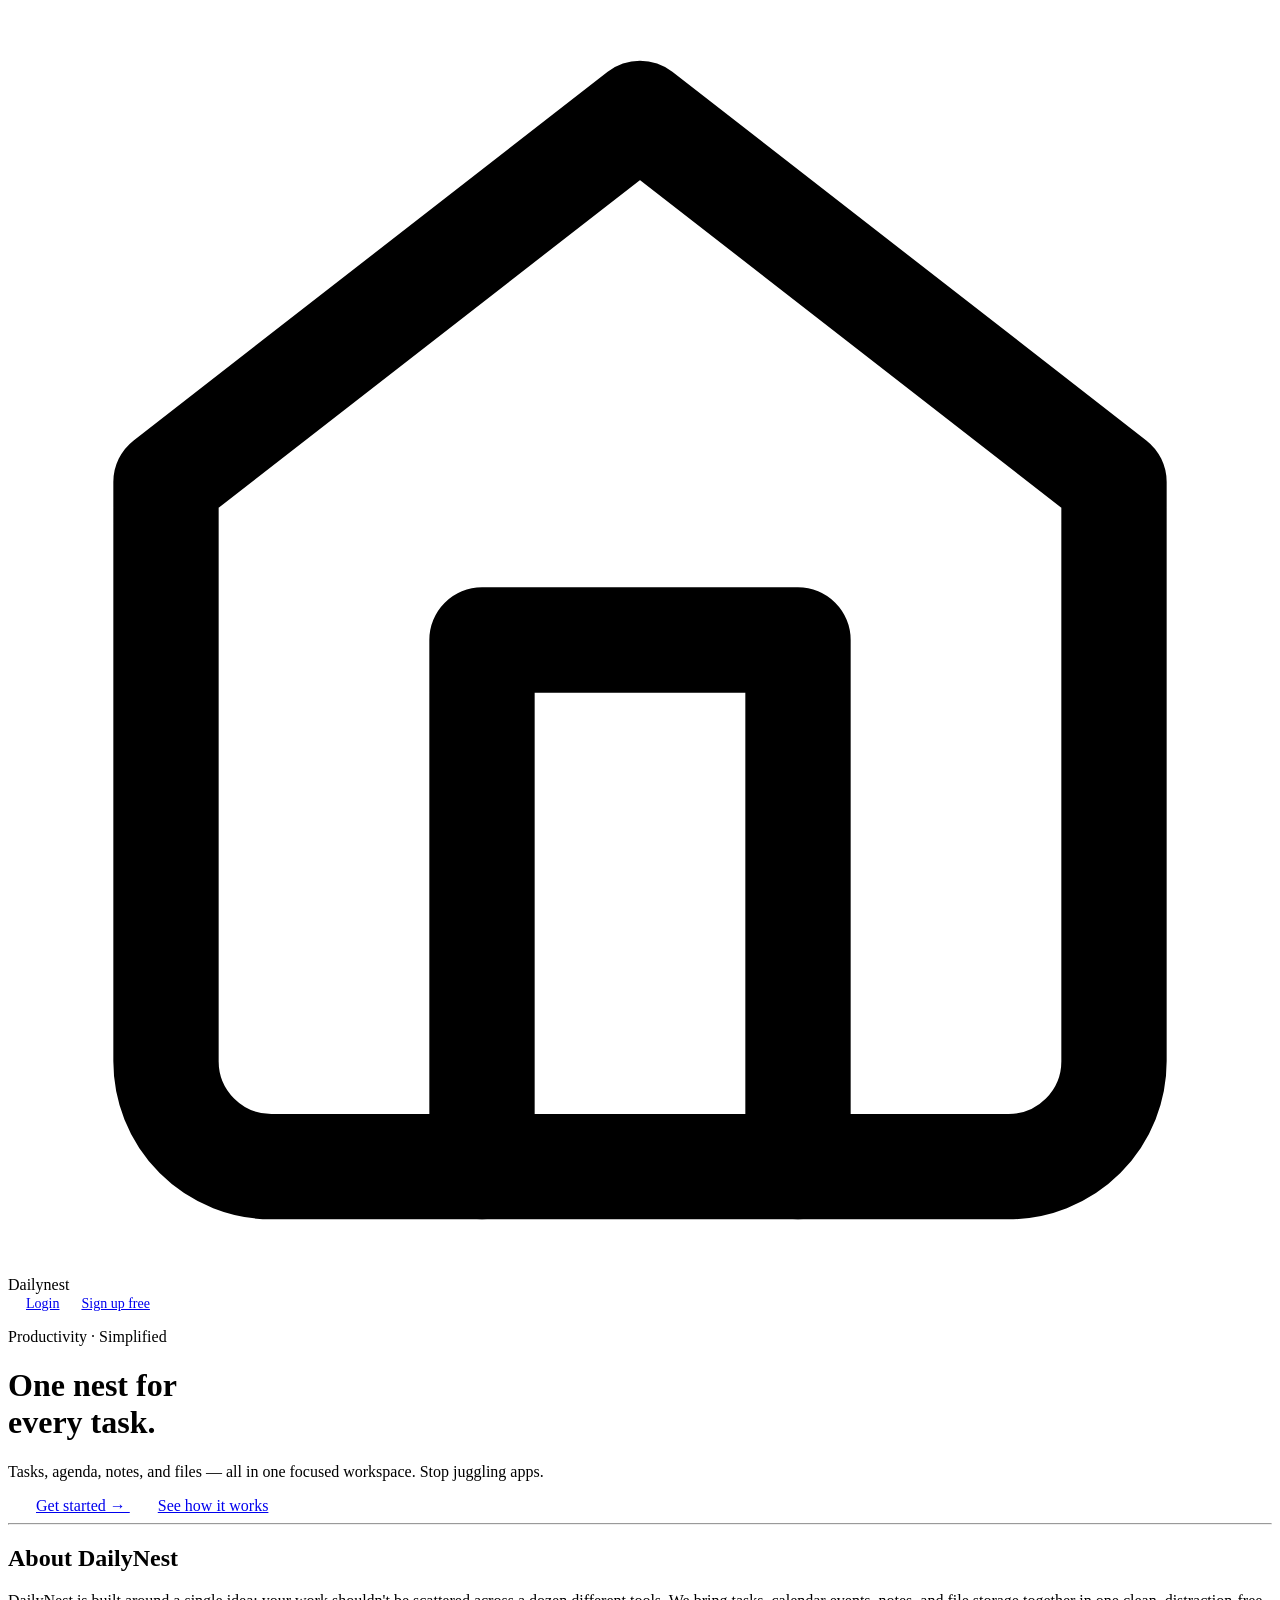
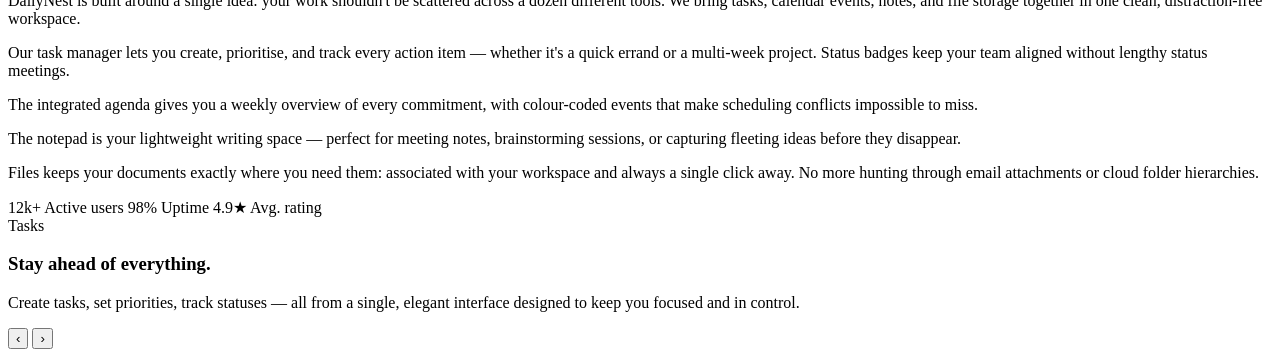
==== frontend/index.html @ c187fb57 "feat(landing): implement Landing page — split-screen hero, about section, stats panel" ====
<!DOCTYPE html>
<html lang="en">
<head>
  <meta charset="UTF-8" />
  <meta name="viewport" content="width=device-width, initial-scale=1.0" />
  <title>DailyNest — One nest for every task</title>
  <link rel="stylesheet" href="style.css" />
</head>
<body>

<div class="landing-page">

  <!-- ========== LEFT PANEL ========== -->
  <div class="landing-left">

    <!-- Topbar -->
    <header class="landing-topbar">
      <div class="logo-wrap">
        <svg viewBox="0 0 24 24" fill="none" stroke="currentColor" stroke-width="2" stroke-linecap="round" stroke-linejoin="round">
          <path d="M3 9l9-7 9 7v11a2 2 0 0 1-2 2H5a2 2 0 0 1-2-2z"/>
          <polyline points="9 22 9 12 15 12 15 22"/>
        </svg>
        <span class="logo-text"><span class="bold">Daily</span><span class="light">nest</span></span>
      </div>
      <div class="landing-topbar-actions">
        <a href="login.html" class="btn btn-ghost" style="border-radius:9999px; padding:7px 18px; font-size:0.875rem;">Login</a>
        <a href="register.html" class="btn btn-primary btn-pill" style="font-size:0.875rem;">Sign up free</a>
      </div>
    </header>

    <!-- Hero content -->
    <div class="landing-content">

      <p class="landing-eyebrow">Productivity &middot; Simplified</p>

      <h1 class="landing-h1">One nest for<br/>every task.</h1>

      <p class="landing-desc">
        Tasks, agenda, notes, and files — all in one focused workspace.
        Stop juggling apps.
      </p>

      <div class="landing-actions">
        <a href="register.html" class="btn btn-primary btn-pill" style="font-size:1rem; padding:12px 28px;">
          Get started &rarr;
        </a>
        <a href="#about" class="landing-link">See how it works</a>
      </div>

      <hr class="landing-divider" />

      <!-- About section -->
      <section id="about" class="about-section">
        <h2>About DailyNest</h2>
        <p>
          DailyNest is built around a single idea: your work shouldn't be scattered
          across a dozen different tools. We bring tasks, calendar events, notes, and
          file storage together in one clean, distraction-free workspace.
        </p>
        <p>
          Our task manager lets you create, prioritise, and track every action item —
          whether it's a quick errand or a multi-week project. Status badges keep
          your team aligned without lengthy status meetings.
        </p>
        <p>
          The integrated agenda gives you a weekly overview of every commitment, with
          colour-coded events that make scheduling conflicts impossible to miss.
        </p>
        <p>
          The notepad is your lightweight writing space — perfect for meeting notes,
          brainstorming sessions, or capturing fleeting ideas before they disappear.
        </p>
        <p>
          Files keeps your documents exactly where you need them: associated with your
          workspace and always a single click away. No more hunting through email
          attachments or cloud folder hierarchies.
        </p>
      </section>

    </div>
    <!-- /landing-content -->

  </div>
  <!-- /LEFT PANEL -->

  <!-- ========== RIGHT PANEL ========== -->
  <div class="landing-right">
    <div class="landing-right-overlay">

      <!-- Stats badges -->
      <div class="stats-badges">
        <span class="stats-badge">12k+ Active users</span>
        <span class="stats-badge">98% Uptime</span>
        <span class="stats-badge">4.9&#9733; Avg. rating</span>
      </div>

      <!-- Bottom panel -->
      <div class="landing-panel">
        <div class="landing-panel-label">Tasks</div>
        <h3>Stay ahead of everything.</h3>
        <p>
          Create tasks, set priorities, track statuses — all from a single, elegant
          interface designed to keep you focused and in control.
        </p>
        <div class="slider-controls">
          <div class="slider-dots">
            <div class="slider-dot active"></div>
            <div class="slider-dot"></div>
            <div class="slider-dot"></div>
          </div>
          <button class="slider-btn" aria-label="Previous slide">&#8249;</button>
          <button class="slider-btn" aria-label="Next slide">&#8250;</button>
        </div>
      </div>

    </div>
  </div>
  <!-- /RIGHT PANEL -->

</div>

<script src="app.js"></script>
</body>
</html>
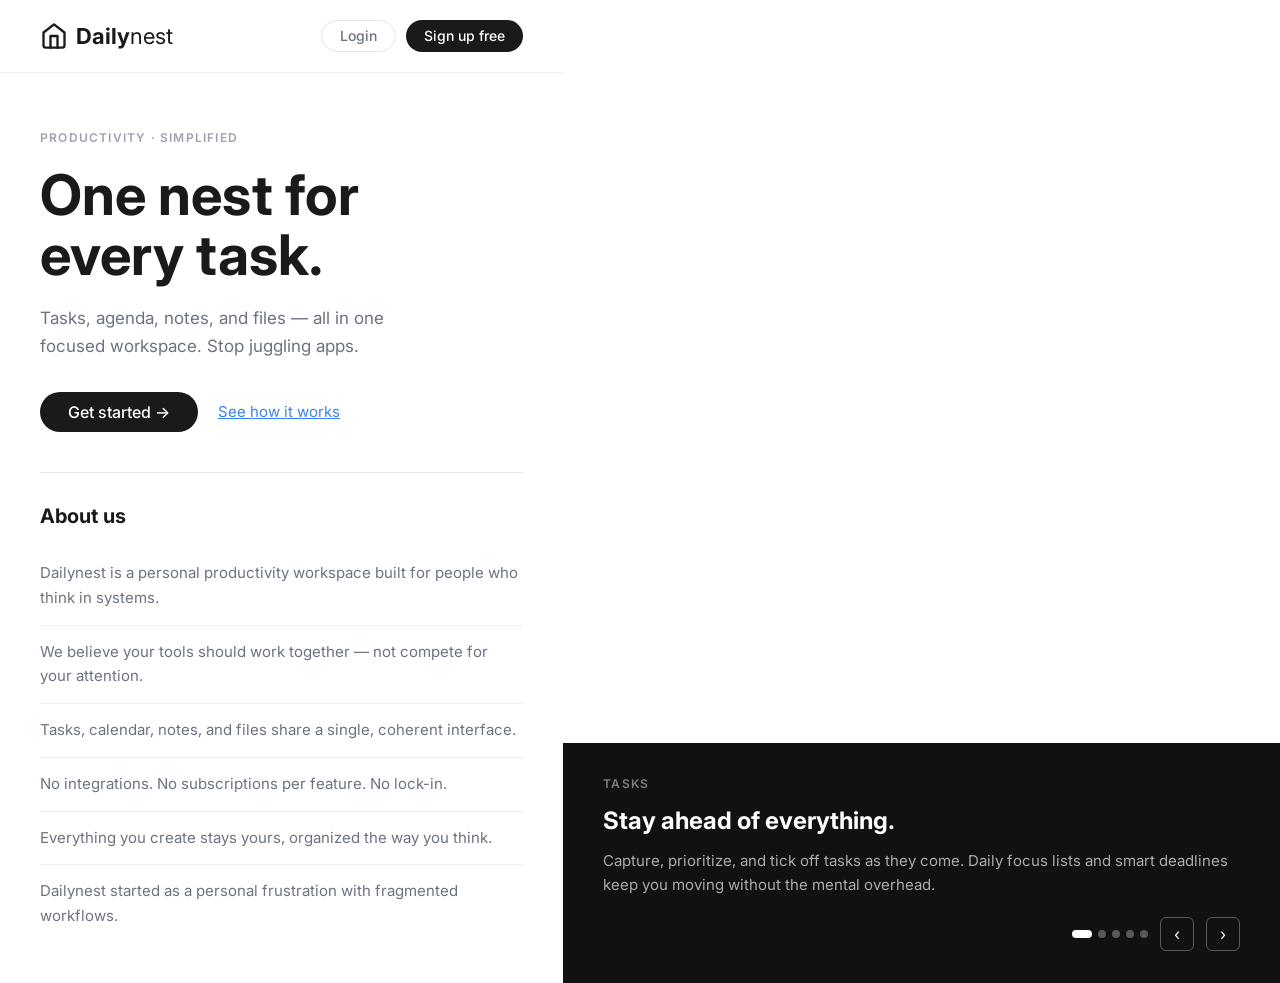
==== commit a6dc4387: "fix(landing): match design — photo bg, stats glassmorphism card, about us text, 5 slider dots" ====
--- a/frontend/index.html
+++ b/frontend/index.html
@@ -51,30 +51,13 @@
 
       <!-- About section -->
       <section id="about" class="about-section">
-        <h2>About DailyNest</h2>
-        <p>
-          DailyNest is built around a single idea: your work shouldn't be scattered
-          across a dozen different tools. We bring tasks, calendar events, notes, and
-          file storage together in one clean, distraction-free workspace.
-        </p>
-        <p>
-          Our task manager lets you create, prioritise, and track every action item —
-          whether it's a quick errand or a multi-week project. Status badges keep
-          your team aligned without lengthy status meetings.
-        </p>
-        <p>
-          The integrated agenda gives you a weekly overview of every commitment, with
-          colour-coded events that make scheduling conflicts impossible to miss.
-        </p>
-        <p>
-          The notepad is your lightweight writing space — perfect for meeting notes,
-          brainstorming sessions, or capturing fleeting ideas before they disappear.
-        </p>
-        <p>
-          Files keeps your documents exactly where you need them: associated with your
-          workspace and always a single click away. No more hunting through email
-          attachments or cloud folder hierarchies.
-        </p>
+        <h2>About us</h2>
+        <p>Dailynest is a personal productivity workspace built for people who think in systems.</p>
+        <p>We believe your tools should work together — not compete for your attention.</p>
+        <p>Tasks, calendar, notes, and files share a single, coherent interface.</p>
+        <p>No integrations. No subscriptions per feature. No lock-in.</p>
+        <p>Everything you create stays yours, organized the way you think.</p>
+        <p>Dailynest started as a personal frustration with fragmented workflows.</p>
       </section>
 
     </div>
@@ -85,35 +68,48 @@
 
   <!-- ========== RIGHT PANEL ========== -->
   <div class="landing-right">
-    <div class="landing-right-overlay">
 
-      <!-- Stats badges -->
-      <div class="stats-badges">
-        <span class="stats-badge">12k+ Active users</span>
-        <span class="stats-badge">98% Uptime</span>
-        <span class="stats-badge">4.9&#9733; Avg. rating</span>
-      </div>
-
-      <!-- Bottom panel -->
-      <div class="landing-panel">
-        <div class="landing-panel-label">Tasks</div>
-        <h3>Stay ahead of everything.</h3>
-        <p>
-          Create tasks, set priorities, track statuses — all from a single, elegant
-          interface designed to keep you focused and in control.
-        </p>
-        <div class="slider-controls">
-          <div class="slider-dots">
-            <div class="slider-dot active"></div>
-            <div class="slider-dot"></div>
-            <div class="slider-dot"></div>
-          </div>
-          <button class="slider-btn" aria-label="Previous slide">&#8249;</button>
-          <button class="slider-btn" aria-label="Next slide">&#8250;</button>
+    <!-- Photo area with stats card -->  
+    <div class="landing-photo">
+      <div class="stats-card">
+        <div class="stats-item">
+          <div class="stats-number">12k+</div>
+          <div class="stats-label">Active users</div>
+        </div>
+        <div class="stats-sep"></div>
+        <div class="stats-item">
+          <div class="stats-number">98%</div>
+          <div class="stats-label">Uptime</div>
+        </div>
+        <div class="stats-sep"></div>
+        <div class="stats-item">
+          <div class="stats-number">4.9&#9733;</div>
+          <div class="stats-label">Avg. rating</div>
         </div>
       </div>
+    </div>
 
+    <!-- Dark bottom panel -->
+    <div class="landing-panel">
+      <div class="landing-panel-label">Tasks</div>
+      <h3>Stay ahead of everything.</h3>
+      <p>
+        Capture, prioritize, and tick off tasks as they come. Daily focus
+        lists and smart deadlines keep you moving without the mental overhead.
+      </p>
+      <div class="slider-controls">
+        <div class="slider-dots">
+          <div class="slider-dot active"></div>
+          <div class="slider-dot"></div>
+          <div class="slider-dot"></div>
+          <div class="slider-dot"></div>
+          <div class="slider-dot"></div>
+        </div>
+        <button class="slider-btn" aria-label="Previous slide">&#8249;</button>
+        <button class="slider-btn" aria-label="Next slide">&#8250;</button>
+      </div>
     </div>
+
   </div>
   <!-- /RIGHT PANEL -->
 
--- a/frontend/style.css
+++ b/frontend/style.css
@@ -0,0 +1,1316 @@
+/* ============================================================
+   DailyNest — Design System
+   style.css
+   ============================================================ */
+
+@import url('https://fonts.googleapis.com/css2?family=Inter:wght@300;400;500;600;700&display=swap');
+
+/* ============================================================
+   CSS Variables
+   ============================================================ */
+:root {
+  /* Brand */
+  --color-brand:        #1a1a1a;
+  --color-brand-text:   #ffffff;
+
+  /* Backgrounds */
+  --color-bg:           #f5f5f5;
+  --color-surface:      #ffffff;
+  --color-surface-alt:  #f8f8f8;
+
+  /* Borders */
+  --color-border:       #e5e5e5;
+  --color-border-light: #eeeeee;
+
+  /* Text */
+  --color-text:           #1a1a1a;
+  --color-text-secondary: #6b7280;
+  --color-text-muted:     #9ca3af;
+
+  /* Nav / Sidebar */
+  --color-nav-active-bg:   #1a1a1a;
+  --color-nav-active-text: #ffffff;
+  --color-nav-idle-text:   #374151;
+
+  /* Accent — topbar login/register */
+  --color-topbar-accent: #3b82f6;
+
+  /* Status colors */
+  --status-not-started-bg:   #f3f4f6;
+  --status-not-started-text: #6b7280;
+  --status-not-started-dot:  #9ca3af;
+
+  --status-in-progress-bg:   #fff7ed;
+  --status-in-progress-text: #ea580c;
+  --status-in-progress-dot:  #f97316;
+
+  --status-completed-bg:   #f0fdf4;
+  --status-completed-text: #16a34a;
+  --status-completed-dot:  #22c55e;
+
+  /* Stat card icon colours */
+  --icon-all-tasks:   #3b82f6;
+  --icon-not-started: #6b7280;
+  --icon-in-progress: #f97316;
+  --icon-completed:   #22c55e;
+
+  /* Agenda event colours */
+  --event-blue:   #dbeafe;
+  --event-yellow: #fef9c3;
+  --event-green:  #dcfce7;
+  --event-purple: #ede9fe;
+
+  /* Layout */
+  --sidebar-width:  284px;
+  --topbar-height:  72px;
+
+  /* Typography */
+  --font-sans: 'Inter', -apple-system, BlinkMacSystemFont, sans-serif;
+
+  /* Border radius */
+  --radius-sm:   6px;
+  --radius:      10px;
+  --radius-md:   12px;
+  --radius-lg:   16px;
+  --radius-full: 9999px;
+
+  /* Shadows */
+  --shadow-card:  0 1px 3px rgba(0,0,0,0.08), 0 1px 2px rgba(0,0,0,0.04);
+  --shadow-modal: 0 20px 60px rgba(0,0,0,0.15);
+}
+
+/* ============================================================
+   Reset
+   ============================================================ */
+*, *::before, *::after { box-sizing: border-box; margin: 0; padding: 0; }
+
+html { font-size: 16px; -webkit-text-size-adjust: 100%; }
+
+body {
+  font-family: var(--font-sans);
+  font-size: 0.9375rem;
+  color: var(--color-text);
+  background: var(--color-bg);
+  line-height: 1.5;
+  -webkit-font-smoothing: antialiased;
+  -moz-osx-font-smoothing: grayscale;
+}
+
+a { color: inherit; text-decoration: none; }
+
+button {
+  font-family: inherit;
+  cursor: pointer;
+  border: none;
+  outline: none;
+  background: none;
+}
+
+input, textarea, select {
+  font-family: inherit;
+  font-size: inherit;
+  outline: none;
+}
+
+ul, ol { list-style: none; }
+img { max-width: 100%; display: block; }
+
+/* ============================================================
+   App Layout
+   ============================================================ */
+.app-layout {
+  display: flex;
+  min-height: 100vh;
+  background: var(--color-bg);
+}
+
+/* ============================================================
+   Sidebar
+   ============================================================ */
+.sidebar {
+  width: var(--sidebar-width);
+  min-height: 100vh;
+  background: var(--color-surface);
+  border-right: 1px solid var(--color-border);
+  display: flex;
+  flex-direction: column;
+  position: fixed;
+  left: 0;
+  top: 0;
+  bottom: 0;
+  z-index: 100;
+  overflow-y: auto;
+}
+
+.sidebar-logo {
+  padding: 24px 20px 20px;
+  display: flex;
+  align-items: center;
+  gap: 10px;
+  border-bottom: 1px solid var(--color-border-light);
+  margin-bottom: 4px;
+  flex-shrink: 0;
+}
+
+.sidebar-logo .logo-icon {
+  width: 30px;
+  height: 30px;
+  color: var(--color-brand);
+  flex-shrink: 0;
+}
+
+.logo-text { font-size: 1.375rem; line-height: 1; }
+.logo-text .bold  { font-weight: 700; color: var(--color-text); }
+.logo-text .light { font-weight: 400; color: var(--color-text); }
+
+.sidebar-section { padding: 14px 16px 6px; }
+
+.sidebar-label {
+  font-size: 0.75rem;
+  font-weight: 600;
+  letter-spacing: 0.06em;
+  color: var(--color-text-muted);
+  text-transform: uppercase;
+  padding: 0 4px;
+  margin-bottom: 8px;
+}
+
+/* Workspace toggle */
+.workspace-toggle { display: flex; gap: 6px; margin-bottom: 4px; }
+
+.workspace-toggle .pill {
+  padding: 6px 14px;
+  border-radius: var(--radius-full);
+  font-size: 0.875rem;
+  font-weight: 500;
+  background: var(--color-surface-alt);
+  color: var(--color-text-secondary);
+  border: 1px solid var(--color-border);
+  transition: background 0.15s, color 0.15s, border-color 0.15s;
+  cursor: pointer;
+}
+
+.workspace-toggle .pill.active {
+  background: var(--color-brand);
+  color: var(--color-brand-text);
+  border-color: var(--color-brand);
+}
+
+/* Nav links */
+.sidebar-nav {
+  display: flex;
+  flex-direction: column;
+  gap: 2px;
+}
+
+.nav-link {
+  display: flex;
+  align-items: center;
+  gap: 10px;
+  padding: 9px 12px;
+  border-radius: var(--radius);
+  font-size: 0.9375rem;
+  font-weight: 500;
+  color: var(--color-nav-idle-text);
+  text-decoration: none;
+  transition: background 0.15s, color 0.15s;
+}
+
+.nav-link svg { width: 18px; height: 18px; flex-shrink: 0; }
+
+.nav-link:hover { background: var(--color-surface-alt); color: var(--color-text); }
+
+.nav-link.active {
+  background: var(--color-nav-active-bg);
+  color: var(--color-nav-active-text);
+}
+
+/* Sidebar footer */
+.sidebar-footer {
+  margin-top: auto;
+  padding: 16px;
+  border-top: 1px solid var(--color-border-light);
+  display: flex;
+  align-items: center;
+  gap: 12px;
+  flex-shrink: 0;
+}
+
+.avatar-circle {
+  width: 38px;
+  height: 38px;
+  border-radius: var(--radius-full);
+  background: var(--color-brand);
+  color: var(--color-brand-text);
+  font-size: 0.8125rem;
+  font-weight: 700;
+  display: flex;
+  align-items: center;
+  justify-content: center;
+  flex-shrink: 0;
+  letter-spacing: 0.05em;
+}
+
+.sidebar-user-name  { font-size: 0.875rem; font-weight: 600; color: var(--color-text); line-height: 1.25; }
+.sidebar-user-email { font-size: 0.75rem; color: var(--color-text-muted); line-height: 1.25; }
+
+/* ============================================================
+   Main Content
+   ============================================================ */
+.main-content {
+  margin-left: var(--sidebar-width);
+  flex: 1;
+  padding: 32px 36px;
+  min-height: 100vh;
+}
+
+/* ============================================================
+   Page Header
+   ============================================================ */
+.page-header {
+  display: flex;
+  align-items: flex-start;
+  justify-content: space-between;
+  margin-bottom: 28px;
+}
+
+.page-header h1 {
+  font-size: 2rem;
+  font-weight: 700;
+  color: var(--color-text);
+  line-height: 1.1;
+}
+
+.page-header .subtitle {
+  font-size: 0.875rem;
+  color: var(--color-text-secondary);
+  margin-top: 4px;
+}
+
+/* ============================================================
+   Buttons
+   ============================================================ */
+.btn {
+  display: inline-flex;
+  align-items: center;
+  gap: 6px;
+  padding: 9px 18px;
+  border-radius: var(--radius);
+  font-size: 0.9375rem;
+  font-weight: 500;
+  line-height: 1;
+  cursor: pointer;
+  border: none;
+  transition: opacity 0.15s, background 0.15s;
+}
+
+.btn-primary { background: var(--color-brand); color: var(--color-brand-text); }
+.btn-primary:hover { opacity: 0.88; }
+
+.btn-ghost {
+  background: transparent;
+  color: var(--color-text-secondary);
+  border: 1px solid var(--color-border);
+}
+.btn-ghost:hover { background: var(--color-surface-alt); }
+
+.btn-pill { border-radius: var(--radius-full); }
+
+/* ============================================================
+   Stat Cards
+   ============================================================ */
+.stat-cards {
+  display: grid;
+  grid-template-columns: repeat(4, 1fr);
+  gap: 16px;
+  margin-bottom: 28px;
+}
+
+.stat-card {
+  background: var(--color-surface);
+  border: 1px solid var(--color-border);
+  border-radius: var(--radius-md);
+  padding: 20px;
+  box-shadow: var(--shadow-card);
+  display: flex;
+  align-items: center;
+  gap: 16px;
+}
+
+.stat-icon {
+  width: 44px;
+  height: 44px;
+  border-radius: var(--radius-md);
+  display: flex;
+  align-items: center;
+  justify-content: center;
+  flex-shrink: 0;
+}
+.stat-icon svg { width: 22px; height: 22px; }
+
+.stat-icon.blue   { background: #eff6ff; color: var(--icon-all-tasks); }
+.stat-icon.gray   { background: #f3f4f6; color: var(--icon-not-started); }
+.stat-icon.orange { background: #fff7ed; color: var(--icon-in-progress); }
+.stat-icon.green  { background: #f0fdf4; color: var(--icon-completed); }
+
+.stat-number { font-size: 1.75rem; font-weight: 700; color: var(--color-text); line-height: 1; }
+.stat-label  { font-size: 0.8125rem; color: var(--color-text-secondary); margin-top: 2px; }
+
+/* ============================================================
+   Task Section
+   ============================================================ */
+.task-section {
+  background: var(--color-surface);
+  border: 1px solid var(--color-border);
+  border-radius: var(--radius-md);
+  box-shadow: var(--shadow-card);
+  overflow: hidden;
+}
+
+.task-toolbar {
+  display: flex;
+  align-items: center;
+  gap: 12px;
+  padding: 16px 20px;
+  border-bottom: 1px solid var(--color-border-light);
+  flex-wrap: wrap;
+}
+
+.search-input-wrap {
+  position: relative;
+  flex: 1;
+  min-width: 200px;
+  max-width: 320px;
+}
+
+.search-input-wrap svg {
+  position: absolute;
+  left: 12px;
+  top: 50%;
+  transform: translateY(-50%);
+  width: 16px;
+  height: 16px;
+  color: var(--color-text-muted);
+  pointer-events: none;
+}
+
+.search-input {
+  width: 100%;
+  padding: 8px 12px 8px 36px;
+  border: 1px solid var(--color-border);
+  border-radius: var(--radius);
+  font-size: 0.875rem;
+  background: var(--color-bg);
+  color: var(--color-text);
+}
+.search-input::placeholder { color: var(--color-text-muted); }
+.search-input:focus { border-color: #9ca3af; }
+
+.filter-select {
+  padding: 8px 12px;
+  border: 1px solid var(--color-border);
+  border-radius: var(--radius);
+  font-size: 0.875rem;
+  background: var(--color-bg);
+  color: var(--color-text-secondary);
+  cursor: pointer;
+}
+.filter-select:focus { border-color: #9ca3af; }
+
+/* Task Table */
+.task-table { width: 100%; border-collapse: collapse; }
+
+.task-table thead tr { border-bottom: 1px solid var(--color-border-light); }
+
+.task-table th {
+  padding: 11px 20px;
+  text-align: left;
+  font-size: 0.75rem;
+  font-weight: 600;
+  letter-spacing: 0.06em;
+  color: var(--color-text-muted);
+  text-transform: uppercase;
+  background: var(--color-surface-alt);
+  white-space: nowrap;
+}
+
+.task-table td {
+  padding: 14px 20px;
+  vertical-align: middle;
+  border-bottom: 1px solid var(--color-border-light);
+}
+
+.task-table tbody tr:last-child td { border-bottom: none; }
+.task-table tbody tr:hover td { background: var(--color-surface-alt); }
+
+.task-name { font-weight: 500; color: var(--color-text); }
+
+.status-badge {
+  display: inline-flex;
+  align-items: center;
+  gap: 6px;
+  padding: 4px 10px;
+  border-radius: var(--radius-full);
+  font-size: 0.8125rem;
+  font-weight: 500;
+  white-space: nowrap;
+}
+.status-badge .dot {
+  width: 7px;
+  height: 7px;
+  border-radius: var(--radius-full);
+  flex-shrink: 0;
+}
+.status-badge.not-started { background: var(--status-not-started-bg); color: var(--status-not-started-text); }
+.status-badge.not-started .dot { background: var(--status-not-started-dot); }
+.status-badge.in-progress { background: var(--status-in-progress-bg); color: var(--status-in-progress-text); }
+.status-badge.in-progress .dot { background: var(--status-in-progress-dot); }
+.status-badge.completed { background: var(--status-completed-bg); color: var(--status-completed-text); }
+.status-badge.completed .dot { background: var(--status-completed-dot); }
+
+.due-date {
+  display: inline-flex;
+  align-items: center;
+  gap: 6px;
+  font-size: 0.875rem;
+  color: var(--color-text-secondary);
+}
+.due-date svg { width: 14px; height: 14px; color: var(--color-text-muted); flex-shrink: 0; }
+
+.created-at { font-size: 0.875rem; color: var(--color-text-muted); }
+
+/* Task footer / pagination */
+.task-footer {
+  display: flex;
+  align-items: center;
+  justify-content: space-between;
+  padding: 14px 20px;
+  border-top: 1px solid var(--color-border-light);
+  background: var(--color-surface-alt);
+}
+.task-count { font-size: 0.875rem; color: var(--color-text-secondary); }
+
+.pagination { display: flex; align-items: center; gap: 4px; }
+
+.pagination button {
+  width: 32px;
+  height: 32px;
+  border-radius: var(--radius-sm);
+  display: flex;
+  align-items: center;
+  justify-content: center;
+  font-size: 0.875rem;
+  color: var(--color-text-secondary);
+  background: transparent;
+  border: 1px solid var(--color-border);
+  cursor: pointer;
+  transition: background 0.15s;
+}
+.pagination button:hover { background: var(--color-bg); }
+.pagination button.active {
+  background: var(--color-brand);
+  color: var(--color-brand-text);
+  border-color: var(--color-brand);
+}
+
+/* ============================================================
+   Modal
+   ============================================================ */
+.modal-overlay {
+  position: fixed;
+  inset: 0;
+  background: rgba(0,0,0,0.4);
+  z-index: 1000;
+  display: none;
+  align-items: center;
+  justify-content: center;
+  padding: 24px;
+}
+.modal-overlay.open { display: flex; }
+
+.modal {
+  background: var(--color-surface);
+  border-radius: var(--radius-lg);
+  box-shadow: var(--shadow-modal);
+  width: 100%;
+  max-width: 500px;
+  padding: 28px;
+}
+
+.modal-header {
+  display: flex;
+  align-items: center;
+  justify-content: space-between;
+  margin-bottom: 24px;
+}
+.modal-title { font-size: 1.25rem; font-weight: 700; color: var(--color-text); }
+
+.modal-close {
+  width: 32px;
+  height: 32px;
+  display: flex;
+  align-items: center;
+  justify-content: center;
+  border-radius: var(--radius-sm);
+  color: var(--color-text-muted);
+  cursor: pointer;
+  border: none;
+  background: transparent;
+  transition: background 0.15s, color 0.15s;
+}
+.modal-close:hover { background: var(--color-surface-alt); color: var(--color-text); }
+
+.form-group { margin-bottom: 16px; }
+
+.form-label {
+  display: block;
+  font-size: 0.75rem;
+  font-weight: 600;
+  letter-spacing: 0.06em;
+  color: var(--color-text-muted);
+  text-transform: uppercase;
+  margin-bottom: 6px;
+}
+
+.form-input,
+.form-select,
+.form-textarea {
+  width: 100%;
+  padding: 10px 12px;
+  border: 1px solid var(--color-border);
+  border-radius: var(--radius);
+  font-size: 0.9375rem;
+  color: var(--color-text);
+  background: var(--color-surface);
+  transition: border-color 0.15s;
+}
+.form-input:focus,
+.form-select:focus,
+.form-textarea:focus { border-color: #6b7280; }
+.form-input::placeholder,
+.form-textarea::placeholder { color: var(--color-text-muted); }
+.form-textarea { resize: vertical; min-height: 88px; }
+
+.form-row { display: grid; grid-template-columns: 1fr 1fr; gap: 12px; }
+
+.modal-actions {
+  display: flex;
+  justify-content: flex-end;
+  gap: 10px;
+  margin-top: 24px;
+}
+
+/* ============================================================
+   Auth Pages (Login / Register)
+   ============================================================ */
+.auth-page {
+  min-height: 100vh;
+  background: var(--color-surface);
+  display: flex;
+  flex-direction: column;
+}
+
+.auth-topbar {
+  border-top: 3px solid var(--color-topbar-accent);
+  border-bottom: 1px solid var(--color-border);
+  padding: 0 32px;
+  height: 64px;
+  display: flex;
+  align-items: center;
+}
+
+.auth-topbar .logo-wrap {
+  display: flex;
+  align-items: center;
+  gap: 8px;
+  color: var(--color-brand);
+}
+.auth-topbar .logo-wrap svg { width: 28px; height: 28px; }
+
+.auth-body {
+  flex: 1;
+  display: flex;
+  align-items: center;
+  justify-content: center;
+  padding: 48px 24px;
+}
+
+.auth-card {
+  background: var(--color-surface);
+  border: 1px solid var(--color-border);
+  border-radius: var(--radius-lg);
+  box-shadow: var(--shadow-modal);
+  padding: 40px;
+  width: 100%;
+  max-width: 420px;
+}
+
+.auth-title { font-size: 2rem; font-weight: 700; color: var(--color-text); margin-bottom: 6px; }
+.auth-subtitle { font-size: 0.875rem; color: var(--color-text-secondary); margin-bottom: 28px; }
+
+.auth-form .form-group { margin-bottom: 16px; }
+.auth-form .form-label {
+  display: block;
+  font-size: 0.75rem;
+  font-weight: 600;
+  letter-spacing: 0.06em;
+  text-transform: uppercase;
+  color: var(--color-text-muted);
+  margin-bottom: 6px;
+}
+
+.input-wrap { position: relative; }
+
+.input-wrap .input-icon {
+  position: absolute;
+  left: 12px;
+  top: 50%;
+  transform: translateY(-50%);
+  width: 16px;
+  height: 16px;
+  color: var(--color-text-muted);
+  pointer-events: none;
+}
+
+.input-wrap input {
+  width: 100%;
+  padding: 10px 12px 10px 38px;
+  border: 1px solid var(--color-border);
+  border-radius: var(--radius);
+  font-size: 0.9375rem;
+  color: var(--color-text);
+  background: var(--color-surface);
+  transition: border-color 0.15s;
+}
+.input-wrap input:focus { border-color: #6b7280; }
+.input-wrap input::placeholder { color: var(--color-text-muted); }
+
+.input-wrap .eye-btn {
+  position: absolute;
+  right: 10px;
+  top: 50%;
+  transform: translateY(-50%);
+  width: 28px;
+  height: 28px;
+  display: flex;
+  align-items: center;
+  justify-content: center;
+  color: var(--color-text-muted);
+  cursor: pointer;
+  background: none;
+  border: none;
+}
+.input-wrap .eye-btn:hover { color: var(--color-text-secondary); }
+
+.form-options {
+  display: flex;
+  align-items: center;
+  justify-content: space-between;
+  margin-top: 4px;
+}
+
+.checkbox-label {
+  display: flex;
+  align-items: center;
+  gap: 8px;
+  font-size: 0.875rem;
+  color: var(--color-text-secondary);
+  cursor: pointer;
+}
+.checkbox-label input[type="checkbox"] { accent-color: var(--color-brand); width: 15px; height: 15px; }
+
+.auth-link {
+  font-size: 0.875rem;
+  color: var(--color-topbar-accent);
+  text-decoration: underline;
+  cursor: pointer;
+  background: none;
+  border: none;
+}
+
+.privacy-link { color: var(--color-topbar-accent); text-decoration: underline; }
+
+.auth-footer-text {
+  text-align: center;
+  font-size: 0.875rem;
+  color: var(--color-text-secondary);
+  margin-top: 20px;
+}
+.auth-footer-text a { font-weight: 700; color: var(--color-text); }
+
+/* ============================================================
+   Landing Page
+   ============================================================ */
+.landing-page { display: flex; min-height: 100vh; background: var(--color-surface); }
+
+.landing-left { width: 44%; display: flex; flex-direction: column; }
+
+.landing-topbar {
+  padding: 20px 40px;
+  display: flex;
+  align-items: center;
+  justify-content: space-between;
+  border-bottom: 1px solid var(--color-border-light);
+  flex-shrink: 0;
+}
+
+.landing-topbar .logo-wrap {
+  display: flex;
+  align-items: center;
+  gap: 8px;
+  color: var(--color-brand);
+}
+.landing-topbar .logo-wrap svg { width: 28px; height: 28px; }
+
+.landing-topbar-actions { display: flex; gap: 10px; }
+
+.landing-content {
+  padding: 56px 40px 40px;
+  flex: 1;
+  overflow-y: auto;
+}
+
+.landing-eyebrow {
+  font-size: 0.75rem;
+  font-weight: 600;
+  letter-spacing: 0.1em;
+  color: var(--color-text-muted);
+  text-transform: uppercase;
+  margin-bottom: 18px;
+}
+
+.landing-h1 {
+  font-size: 3.5rem;
+  font-weight: 700;
+  color: var(--color-text);
+  line-height: 1.08;
+  margin-bottom: 18px;
+}
+
+.landing-desc {
+  font-size: 1.0625rem;
+  color: var(--color-text-secondary);
+  line-height: 1.65;
+  max-width: 400px;
+  margin-bottom: 32px;
+}
+
+.landing-actions {
+  display: flex;
+  align-items: center;
+  gap: 20px;
+  margin-bottom: 40px;
+  flex-wrap: wrap;
+}
+
+.landing-link {
+  font-size: 0.9375rem;
+  color: var(--color-topbar-accent);
+  text-decoration: underline;
+  cursor: pointer;
+}
+
+.landing-divider {
+  border: none;
+  border-top: 1px solid var(--color-border);
+  margin: 8px 0 28px;
+}
+
+.about-section h2 { font-size: 1.25rem; font-weight: 700; margin-bottom: 16px; }
+
+.about-section p {
+  font-size: 0.9375rem;
+  color: var(--color-text-secondary);
+  line-height: 1.65;
+  padding: 14px 0;
+  border-bottom: 1px solid var(--color-border-light);
+}
+.about-section p:last-child { border-bottom: none; }
+
+.landing-right {
+  width: 56%;
+  display: flex;
+  flex-direction: column;
+  min-height: 100vh;
+}
+
+.landing-photo {
+  flex: 1;
+  background-image: url('https://images.unsplash.com/photo-1484788984921-03950022c9ef?w=1400&auto=format&fit=crop&q=80');
+  background-size: cover;
+  background-position: center;
+  display: flex;
+  align-items: flex-end;
+  justify-content: center;
+  padding: 0 40px 36px;
+}
+
+/* Stats card */
+.stats-card {
+  background: rgba(255,255,255,0.18);
+  backdrop-filter: blur(14px);
+  -webkit-backdrop-filter: blur(14px);
+  border: 1px solid rgba(255,255,255,0.3);
+  border-radius: var(--radius-md);
+  padding: 16px 32px;
+  display: flex;
+  align-items: center;
+  gap: 0;
+}
+
+.stats-item { text-align: center; padding: 0 24px; }
+.stats-item:first-child { padding-left: 0; }
+.stats-item:last-child  { padding-right: 0; }
+
+.stats-number {
+  font-size: 1.25rem;
+  font-weight: 700;
+  color: #fff;
+  line-height: 1;
+}
+
+.stats-label {
+  font-size: 0.6875rem;
+  color: rgba(255,255,255,0.7);
+  margin-top: 5px;
+}
+
+.stats-sep {
+  width: 1px;
+  height: 34px;
+  background: rgba(255,255,255,0.25);
+  flex-shrink: 0;
+}
+
+.landing-panel {
+  background: #111111;
+  padding: 32px 40px;
+  color: #fff;
+  flex-shrink: 0;
+}
+
+.landing-panel-label {
+  font-size: 0.75rem;
+  font-weight: 600;
+  letter-spacing: 0.1em;
+  color: rgba(255,255,255,0.45);
+  text-transform: uppercase;
+  margin-bottom: 10px;
+}
+
+.landing-panel h3 { font-size: 1.5rem; font-weight: 700; margin-bottom: 10px; }
+
+.landing-panel p {
+  font-size: 0.9375rem;
+  color: rgba(255,255,255,0.65);
+  line-height: 1.6;
+  margin-bottom: 20px;
+}
+
+.slider-controls {
+  display: flex;
+  align-items: center;
+  justify-content: flex-end;
+  gap: 12px;
+}
+
+.slider-dots { display: flex; gap: 6px; }
+
+.slider-dot {
+  height: 8px;
+  border-radius: 4px;
+  background: rgba(255,255,255,0.3);
+  width: 8px;
+  transition: width 0.2s;
+}
+.slider-dot.active { background: #fff; width: 20px; }
+
+.slider-btn {
+  width: 34px;
+  height: 34px;
+  border: 1px solid rgba(255,255,255,0.3);
+  border-radius: var(--radius-sm);
+  display: flex;
+  align-items: center;
+  justify-content: center;
+  color: #fff;
+  cursor: pointer;
+  background: transparent;
+  font-size: 1rem;
+  transition: background 0.15s;
+}
+.slider-btn:hover { background: rgba(255,255,255,0.1); }
+
+/* ============================================================
+   Notepad Page
+   ============================================================ */
+.page-header-actions { display: flex; align-items: center; gap: 10px; }
+
+.notepad-meta-row {
+  display: flex;
+  align-items: center;
+  gap: 16px;
+  font-size: 0.875rem;
+  color: var(--color-text-muted);
+  margin-top: 4px;
+}
+
+.unsaved-dot {
+  display: inline-block;
+  width: 8px;
+  height: 8px;
+  border-radius: 50%;
+  background: #f97316;
+  margin-right: 4px;
+  vertical-align: middle;
+}
+
+.notepad-stats {
+  display: flex;
+  gap: 24px;
+  padding: 12px 0;
+  margin-bottom: 20px;
+  border-bottom: 1px solid var(--color-border-light);
+  font-size: 0.875rem;
+  color: var(--color-text-secondary);
+  flex-wrap: wrap;
+}
+
+.notepad-editor {
+  background: var(--color-surface);
+  border: 1px solid var(--color-border);
+  border-radius: var(--radius-md);
+  box-shadow: var(--shadow-card);
+  overflow: hidden;
+}
+
+.note-title-input {
+  width: 100%;
+  border: none;
+  outline: none;
+  font-family: var(--font-sans);
+  font-size: 2rem;
+  font-weight: 700;
+  color: var(--color-text);
+  padding: 28px 28px 16px;
+  background: transparent;
+}
+.note-title-input::placeholder { color: #d1d5db; }
+
+.note-divider {
+  border: none;
+  border-top: 1px solid var(--color-border-light);
+  margin: 0 28px;
+}
+
+.note-body-input {
+  width: 100%;
+  border: none;
+  outline: none;
+  font-family: var(--font-sans);
+  font-size: 0.9375rem;
+  color: var(--color-text);
+  padding: 20px 28px 40px;
+  background: transparent;
+  resize: none;
+  min-height: 500px;
+  line-height: 1.75;
+}
+.note-body-input::placeholder { color: var(--color-text-muted); }
+
+/* ============================================================
+   Agenda Page
+   ============================================================ */
+.agenda-toolbar {
+  display: flex;
+  align-items: center;
+  justify-content: space-between;
+  margin-bottom: 24px;
+  flex-wrap: wrap;
+  gap: 12px;
+}
+
+.agenda-toolbar-left { display: flex; align-items: center; gap: 12px; flex-wrap: wrap; }
+
+.agenda-toolbar-left h1 { font-size: 2rem; font-weight: 700; }
+
+.nav-arrow {
+  width: 34px;
+  height: 34px;
+  border: 1px solid var(--color-border);
+  border-radius: var(--radius-sm);
+  display: flex;
+  align-items: center;
+  justify-content: center;
+  font-size: 1rem;
+  color: var(--color-text-secondary);
+  cursor: pointer;
+  background: var(--color-surface);
+  transition: background 0.15s;
+  flex-shrink: 0;
+}
+.nav-arrow:hover { background: var(--color-surface-alt); }
+
+.agenda-date-range {
+  display: flex;
+  align-items: center;
+  gap: 6px;
+  font-size: 0.9375rem;
+  color: var(--color-text-secondary);
+}
+.agenda-date-range svg { width: 15px; height: 15px; color: var(--color-text-muted); }
+
+.view-toggle {
+  display: flex;
+  border: 1px solid var(--color-border);
+  border-radius: var(--radius);
+  overflow: hidden;
+  background: var(--color-surface);
+}
+.view-toggle button {
+  padding: 7px 16px;
+  font-size: 0.875rem;
+  font-weight: 500;
+  color: var(--color-text-secondary);
+  background: transparent;
+  border: none;
+  border-right: 1px solid var(--color-border);
+  cursor: pointer;
+  transition: background 0.15s, color 0.15s;
+}
+.view-toggle button:last-child { border-right: none; }
+.view-toggle button.active { background: var(--color-brand); color: var(--color-brand-text); }
+
+.agenda-layout {
+  display: grid;
+  grid-template-columns: 1fr 240px;
+  gap: 24px;
+  align-items: start;
+}
+
+/* Calendar */
+.calendar-wrap {
+  background: var(--color-surface);
+  border: 1px solid var(--color-border);
+  border-radius: var(--radius-md);
+  box-shadow: var(--shadow-card);
+  overflow: hidden;
+}
+
+.week-header {
+  display: grid;
+  grid-template-columns: 56px repeat(7, 1fr);
+  border-bottom: 1px solid var(--color-border-light);
+  background: var(--color-surface-alt);
+}
+
+.week-header .time-spacer { border-right: 1px solid var(--color-border-light); }
+
+.week-header .day-col {
+  padding: 10px 6px;
+  text-align: center;
+  border-right: 1px solid var(--color-border-light);
+}
+.week-header .day-col:last-child { border-right: none; }
+
+.week-header .day-name {
+  font-size: 0.6875rem;
+  font-weight: 600;
+  color: var(--color-text-muted);
+  text-transform: uppercase;
+}
+
+.week-header .day-number {
+  display: inline-flex;
+  align-items: center;
+  justify-content: center;
+  width: 30px;
+  height: 30px;
+  border-radius: var(--radius-full);
+  font-size: 0.9375rem;
+  font-weight: 600;
+  color: var(--color-text);
+  margin: 4px auto 0;
+}
+
+.week-header .day-number.today { background: var(--color-brand); color: #fff; }
+
+.week-grid {
+  display: grid;
+  grid-template-columns: 56px repeat(7, 1fr);
+  overflow-y: auto;
+  max-height: 500px;
+}
+
+.time-label {
+  padding: 0 8px;
+  text-align: right;
+  font-size: 0.6875rem;
+  color: var(--color-text-muted);
+  height: 56px;
+  display: flex;
+  align-items: flex-start;
+  padding-top: 8px;
+  border-right: 1px solid var(--color-border-light);
+  border-bottom: 1px solid var(--color-border-light);
+  flex-shrink: 0;
+}
+
+.day-cell {
+  border-right: 1px solid var(--color-border-light);
+  border-bottom: 1px solid var(--color-border-light);
+  min-height: 56px;
+  position: relative;
+  padding: 3px;
+}
+.day-cell:last-child { border-right: none; }
+
+.calendar-event {
+  border-radius: var(--radius-sm);
+  padding: 4px 8px;
+  font-size: 0.75rem;
+  font-weight: 500;
+  line-height: 1.35;
+  margin-bottom: 2px;
+}
+.calendar-event.blue   { background: var(--event-blue);   color: #1d4ed8; }
+.calendar-event.yellow { background: var(--event-yellow); color: #a16207; }
+.calendar-event.green  { background: var(--event-green);  color: #15803d; }
+.calendar-event.purple { background: var(--event-purple); color: #6d28d9; }
+
+/* Mini Calendar */
+.mini-calendar { display: flex; flex-direction: column; gap: 20px; }
+
+.mini-cal-card {
+  background: var(--color-surface);
+  border: 1px solid var(--color-border);
+  border-radius: var(--radius-md);
+  box-shadow: var(--shadow-card);
+  padding: 16px;
+}
+
+.mini-cal-header {
+  display: flex;
+  align-items: center;
+  justify-content: space-between;
+  margin-bottom: 12px;
+}
+.mini-cal-title { font-size: 0.9375rem; font-weight: 600; color: var(--color-text); }
+
+.mini-cal-grid {
+  display: grid;
+  grid-template-columns: repeat(7, 1fr);
+  gap: 2px;
+  text-align: center;
+}
+.mini-cal-grid .day-name {
+  font-size: 0.625rem;
+  font-weight: 600;
+  color: var(--color-text-muted);
+  text-transform: uppercase;
+  padding: 4px 0;
+}
+.mini-cal-grid .day-num {
+  font-size: 0.8125rem;
+  padding: 5px 2px;
+  border-radius: var(--radius-sm);
+  cursor: pointer;
+  color: var(--color-text-secondary);
+  transition: background 0.1s;
+}
+.mini-cal-grid .day-num:hover { background: var(--color-surface-alt); }
+.mini-cal-grid .day-num.today { background: var(--color-brand); color: #fff; font-weight: 700; }
+.mini-cal-grid .day-num.other-month { color: #d1d5db; }
+.mini-cal-grid .day-num.has-event { font-weight: 600; color: var(--color-text); }
+
+.upcoming-section { }
+.upcoming-section .section-label {
+  font-size: 0.75rem;
+  font-weight: 600;
+  letter-spacing: 0.06em;
+  text-transform: uppercase;
+  color: var(--color-text-muted);
+  margin-bottom: 12px;
+}
+.upcoming-event {
+  display: flex;
+  gap: 10px;
+  padding: 10px 0;
+  border-bottom: 1px solid var(--color-border-light);
+}
+.upcoming-event:last-child { border-bottom: none; }
+.upcoming-event-dot {
+  width: 10px;
+  height: 10px;
+  border-radius: 50%;
+  margin-top: 3px;
+  flex-shrink: 0;
+}
+.upcoming-event-name { font-size: 0.875rem; font-weight: 500; color: var(--color-text); }
+.upcoming-event-time { font-size: 0.75rem; color: var(--color-text-muted); margin-top: 2px; }
+
+/* ============================================================
+   Mobile sidebar toggle
+   ============================================================ */
+.sidebar-toggle {
+  display: none;
+  position: fixed;
+  top: 16px;
+  left: 16px;
+  z-index: 200;
+  width: 40px;
+  height: 40px;
+  background: var(--color-surface);
+  border: 1px solid var(--color-border);
+  border-radius: var(--radius);
+  align-items: center;
+  justify-content: center;
+  cursor: pointer;
+  box-shadow: var(--shadow-card);
+}
+
+/* ============================================================
+   Responsive
+   ============================================================ */
+@media (max-width: 1024px) {
+  .stat-cards { grid-template-columns: repeat(2, 1fr); }
+  .agenda-layout { grid-template-columns: 1fr; }
+}
+
+@media (max-width: 768px) {
+  .sidebar {
+    transform: translateX(-100%);
+    transition: transform 0.25s ease;
+    z-index: 300;
+  }
+  .sidebar.open { transform: translateX(0); }
+  .sidebar-toggle { display: flex; }
+
+  .main-content {
+    margin-left: 0;
+    padding: 20px 16px;
+    padding-top: 68px;
+  }
+
+  .landing-page { flex-direction: column; }
+  .landing-left, .landing-right { width: 100%; }
+  .landing-right { min-height: 480px; }
+  .landing-photo { min-height: 280px; padding: 0 20px 28px; }
+  .landing-panel { padding: 24px 20px; }
+  .landing-content { padding: 40px 24px 32px; }
+  .landing-topbar { padding: 16px 24px; }
+  .landing-h1 { font-size: 2.5rem; }
+
+  .form-row { grid-template-columns: 1fr; }
+  .task-toolbar { flex-wrap: wrap; }
+  .search-input-wrap { max-width: 100%; }
+
+  .page-header { flex-direction: column; gap: 12px; align-items: flex-start; }
+  .agenda-toolbar { flex-direction: column; align-items: flex-start; }
+}
+
+@media (max-width: 480px) {
+  .stat-cards { grid-template-columns: 1fr; }
+  .auth-card { padding: 28px 20px; }
+  .landing-h1 { font-size: 2rem; }
+}
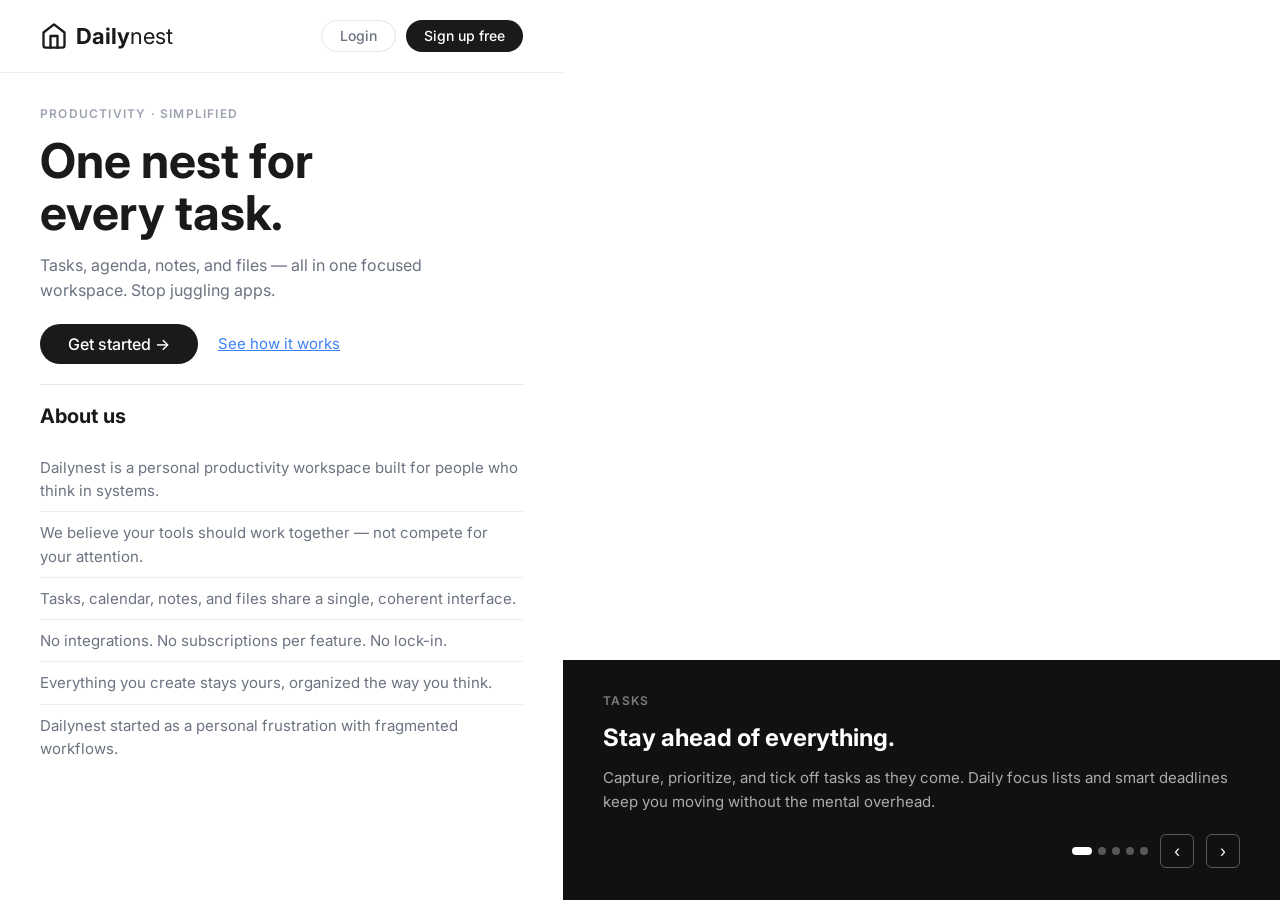
==== commit b4bd7730: "Approved. Feat: The Base of Frontend" ====
--- a/frontend/index.html
+++ b/frontend/index.html
@@ -4,7 +4,10 @@
   <meta charset="UTF-8" />
   <meta name="viewport" content="width=device-width, initial-scale=1.0" />
   <title>DailyNest — One nest for every task</title>
-  <link rel="stylesheet" href="style.css" />
+  <link rel="stylesheet" href="css/variables.css" />
+  <link rel="stylesheet" href="css/reset.css" />
+  <link rel="stylesheet" href="css/layout.css" />
+  <link rel="stylesheet" href="css/components.css" />
 </head>
 <body>
 
@@ -115,6 +118,5 @@
 
 </div>
 
-<script src="app.js"></script>
 </body>
 </html>
--- a/frontend/css/variables.css
+++ b/frontend/css/variables.css
@@ -0,0 +1,81 @@
+/* ============================================================
+   DailyNest — Design System
+   style.css
+   ============================================================ */
+
+@import url('https://fonts.googleapis.com/css2?family=Inter:wght@300;400;500;600;700&display=swap');
+
+/* ============================================================
+   CSS Variables
+   ============================================================ */
+:root {
+  /* Brand */
+  --color-brand:        #1a1a1a;
+  --color-brand-text:   #ffffff;
+
+  /* Backgrounds */
+  --color-bg:           #f5f5f5;
+  --color-surface:      #ffffff;
+  --color-surface-alt:  #f8f8f8;
+
+  /* Borders */
+  --color-border:       #e5e5e5;
+  --color-border-light: #eeeeee;
+
+  /* Text */
+  --color-text:           #1a1a1a;
+  --color-text-secondary: #6b7280;
+  --color-text-muted:     #9ca3af;
+
+  /* Nav / Sidebar */
+  --color-nav-active-bg:   #1a1a1a;
+  --color-nav-active-text: #ffffff;
+  --color-nav-idle-text:   #374151;
+
+  /* Accent — topbar login/register */
+  --color-topbar-accent: #3b82f6;
+
+  /* Status colors */
+  --status-not-started-bg:   #f3f4f6;
+  --status-not-started-text: #6b7280;
+  --status-not-started-dot:  #9ca3af;
+
+  --status-in-progress-bg:   #fff7ed;
+  --status-in-progress-text: #ea580c;
+  --status-in-progress-dot:  #f97316;
+
+  --status-completed-bg:   #f0fdf4;
+  --status-completed-text: #16a34a;
+  --status-completed-dot:  #22c55e;
+
+  /* Stat card icon colours */
+  --icon-all-tasks:   #3b82f6;
+  --icon-not-started: #6b7280;
+  --icon-in-progress: #f97316;
+  --icon-completed:   #22c55e;
+
+  /* Agenda event colours */
+  --event-blue:   #dbeafe;
+  --event-yellow: #fef9c3;
+  --event-green:  #dcfce7;
+  --event-purple: #ede9fe;
+
+  /* Layout */
+  --sidebar-width:  284px;
+  --topbar-height:  72px;
+
+  /* Typography */
+  --font-sans: 'Inter', -apple-system, BlinkMacSystemFont, sans-serif;
+
+  /* Border radius */
+  --radius-sm:   6px;
+  --radius:      10px;
+  --radius-md:   12px;
+  --radius-lg:   16px;
+  --radius-full: 9999px;
+
+  /* Shadows */
+  --shadow-card:  0 1px 3px rgba(0,0,0,0.08), 0 1px 2px rgba(0,0,0,0.04);
+  --shadow-modal: 0 20px 60px rgba(0,0,0,0.15);
+}
+
--- a/frontend/css/layout.css
+++ b/frontend/css/layout.css
@@ -0,0 +1,457 @@
+/* ============================================================
+   App Layout
+   ============================================================ */
+.app-layout {
+  display: flex;
+  min-height: 100vh;
+  background: var(--color-bg);
+}
+
+/* ============================================================
+   Sidebar
+   ============================================================ */
+.sidebar {
+  width: var(--sidebar-width);
+  min-height: 100vh;
+  background: var(--color-surface);
+  border-right: 1px solid var(--color-border);
+  display: flex;
+  flex-direction: column;
+  position: fixed;
+  left: 0;
+  top: 0;
+  bottom: 0;
+  z-index: 100;
+  overflow-y: auto;
+}
+
+.sidebar-logo {
+  padding: 24px 20px 20px;
+  display: flex;
+  align-items: center;
+  gap: 10px;
+  border-bottom: 1px solid var(--color-border-light);
+  margin-bottom: 4px;
+  flex-shrink: 0;
+}
+
+.sidebar-logo .logo-icon {
+  width: 30px;
+  height: 30px;
+  color: var(--color-brand);
+  flex-shrink: 0;
+}
+
+.logo-text { font-size: 1.375rem; line-height: 1; }
+.logo-text .bold  { font-weight: 700; color: var(--color-text); }
+.logo-text .light { font-weight: 400; color: var(--color-text); }
+
+.sidebar-section { padding: 14px 16px 6px; }
+
+.sidebar-label {
+  font-size: 0.75rem;
+  font-weight: 600;
+  letter-spacing: 0.06em;
+  color: var(--color-text-muted);
+  text-transform: uppercase;
+  padding: 0 4px;
+  margin-bottom: 8px;
+}
+
+/* Workspace toggle */
+.workspace-toggle { display: flex; gap: 6px; margin-bottom: 4px; }
+
+.workspace-toggle .pill {
+  padding: 6px 14px;
+  border-radius: var(--radius-full);
+  font-size: 0.875rem;
+  font-weight: 500;
+  background: var(--color-surface-alt);
+  color: var(--color-text-secondary);
+  border: 1px solid var(--color-border);
+  transition: background 0.15s, color 0.15s, border-color 0.15s;
+  cursor: pointer;
+}
+
+.workspace-toggle .pill.active {
+  background: var(--color-brand);
+  color: var(--color-brand-text);
+  border-color: var(--color-brand);
+}
+
+/* Nav links */
+.sidebar-nav {
+  display: flex;
+  flex-direction: column;
+  gap: 2px;
+}
+
+.nav-link {
+  display: flex;
+  align-items: center;
+  gap: 10px;
+  padding: 9px 12px;
+  border-radius: var(--radius);
+  font-size: 0.9375rem;
+  font-weight: 500;
+  color: var(--color-nav-idle-text);
+  text-decoration: none;
+  transition: background 0.15s, color 0.15s;
+}
+
+.nav-link svg { width: 18px; height: 18px; flex-shrink: 0; }
+
+.nav-link:hover { background: var(--color-surface-alt); color: var(--color-text); }
+
+.nav-link.active {
+  background: var(--color-nav-active-bg);
+  color: var(--color-nav-active-text);
+}
+
+/* Sidebar footer */
+.sidebar-footer {
+  margin-top: auto;
+  padding: 16px;
+  border-top: 1px solid var(--color-border-light);
+  display: flex;
+  align-items: center;
+  gap: 12px;
+  flex-shrink: 0;
+}
+
+.avatar-circle {
+  width: 38px;
+  height: 38px;
+  border-radius: var(--radius-full);
+  background: var(--color-brand);
+  color: var(--color-brand-text);
+  font-size: 0.8125rem;
+  font-weight: 700;
+  display: flex;
+  align-items: center;
+  justify-content: center;
+  flex-shrink: 0;
+  letter-spacing: 0.05em;
+}
+
+.sidebar-user-name  { font-size: 0.875rem; font-weight: 600; color: var(--color-text); line-height: 1.25; }
+.sidebar-user-email { font-size: 0.75rem; color: var(--color-text-muted); line-height: 1.25; }
+
+/* ============================================================
+   Main Content
+   ============================================================ */
+.main-content {
+  margin-left: var(--sidebar-width);
+  flex: 1;
+  padding: 32px 36px;
+  min-height: 100vh;
+}
+
+/* ============================================================
+   Page Header
+   ============================================================ */
+.page-header {
+  display: flex;
+  align-items: flex-start;
+  justify-content: space-between;
+  margin-bottom: 28px;
+}
+
+.page-header h1 {
+  font-size: 2rem;
+  font-weight: 700;
+  color: var(--color-text);
+  line-height: 1.1;
+}
+
+.page-header .subtitle {
+  font-size: 0.875rem;
+  color: var(--color-text-secondary);
+  margin-top: 4px;
+}
+
+
+/* ============================================================
+   Landing Page
+   ============================================================ */
+.landing-page {
+  display: flex;
+  height: 100vh;
+  max-height: 100vh;
+  overflow: hidden;
+  background: var(--color-surface);
+}
+
+.landing-left {
+  width: 44%;
+  display: flex;
+  flex-direction: column;
+  height: 100vh;
+  overflow: hidden;
+}
+
+.landing-topbar {
+  padding: 20px 40px;
+  display: flex;
+  align-items: center;
+  justify-content: space-between;
+  border-bottom: 1px solid var(--color-border-light);
+  flex-shrink: 0;
+}
+
+.landing-topbar .logo-wrap {
+  display: flex;
+  align-items: center;
+  gap: 8px;
+  color: var(--color-brand);
+}
+.landing-topbar .logo-wrap svg { width: 28px; height: 28px; }
+
+.landing-topbar-actions { display: flex; gap: 10px; }
+
+.landing-content {
+  padding: 32px 40px 24px;
+  flex: 1;
+  overflow-y: auto;
+  min-height: 0;
+  scrollbar-width: none;
+}
+.landing-content::-webkit-scrollbar { display: none; }
+
+.landing-eyebrow {
+  font-size: 0.75rem;
+  font-weight: 600;
+  letter-spacing: 0.1em;
+  color: var(--color-text-muted);
+  text-transform: uppercase;
+  margin-bottom: 12px;
+}
+
+.landing-h1 {
+  font-size: 3rem;
+  font-weight: 700;
+  color: var(--color-text);
+  line-height: 1.08;
+  margin-bottom: 14px;
+}
+
+.landing-desc {
+  font-size: 1rem;
+  color: var(--color-text-secondary);
+  line-height: 1.6;
+  max-width: 400px;
+  margin-bottom: 20px;
+}
+
+.landing-actions {
+  display: flex;
+  align-items: center;
+  gap: 20px;
+  margin-bottom: 20px;
+  flex-wrap: wrap;
+}
+
+.landing-link {
+  font-size: 0.9375rem;
+  color: var(--color-topbar-accent);
+  text-decoration: underline;
+  cursor: pointer;
+}
+
+.landing-divider {
+  border: none;
+  border-top: 1px solid var(--color-border);
+  margin: 4px 0 16px;
+}
+
+.about-section h2 { font-size: 1.25rem; font-weight: 700; margin-bottom: 16px; }
+
+.about-section p {
+  font-size: 0.9375rem;
+  color: var(--color-text-secondary);
+  line-height: 1.55;
+  padding: 9px 0;
+  border-bottom: 1px solid var(--color-border-light);
+}
+.about-section p:last-child { border-bottom: none; }
+
+.landing-right {
+  width: 56%;
+  display: flex;
+  flex-direction: column;
+  height: 100vh;
+}
+
+.landing-photo {
+  flex: 1;
+  background-image: url('https://images.unsplash.com/photo-1484788984921-03950022c9ef?w=1400&auto=format&fit=crop&q=80');
+  background-size: cover;
+  background-position: center;
+  display: flex;
+  align-items: flex-end;
+  justify-content: center;
+  padding: 0 40px 36px;
+}
+
+/* Stats card */
+.stats-card {
+  background: rgba(255,255,255,0.18);
+  backdrop-filter: blur(14px);
+  -webkit-backdrop-filter: blur(14px);
+  border: 1px solid rgba(255,255,255,0.3);
+  border-radius: var(--radius-md);
+  padding: 16px 32px;
+  display: flex;
+  align-items: center;
+  gap: 0;
+}
+
+.stats-item { text-align: center; padding: 0 24px; }
+.stats-item:first-child { padding-left: 0; }
+.stats-item:last-child  { padding-right: 0; }
+
+.stats-number {
+  font-size: 1.25rem;
+  font-weight: 700;
+  color: #fff;
+  line-height: 1;
+}
+
+.stats-label {
+  font-size: 0.6875rem;
+  color: rgba(255,255,255,0.7);
+  margin-top: 5px;
+}
+
+.stats-sep {
+  width: 1px;
+  height: 34px;
+  background: rgba(255,255,255,0.25);
+  flex-shrink: 0;
+}
+
+.landing-panel {
+  background: #111111;
+  padding: 32px 40px;
+  color: #fff;
+  flex-shrink: 0;
+}
+
+.landing-panel-label {
+  font-size: 0.75rem;
+  font-weight: 600;
+  letter-spacing: 0.1em;
+  color: rgba(255,255,255,0.45);
+  text-transform: uppercase;
+  margin-bottom: 10px;
+}
+
+.landing-panel h3 { font-size: 1.5rem; font-weight: 700; margin-bottom: 10px; }
+
+.landing-panel p {
+  font-size: 0.9375rem;
+  color: rgba(255,255,255,0.65);
+  line-height: 1.6;
+  margin-bottom: 20px;
+}
+
+.slider-controls {
+  display: flex;
+  align-items: center;
+  justify-content: flex-end;
+  gap: 12px;
+}
+
+.slider-dots { display: flex; gap: 6px; }
+
+.slider-dot {
+  height: 8px;
+  border-radius: 4px;
+  background: rgba(255,255,255,0.3);
+  width: 8px;
+  transition: width 0.2s;
+}
+.slider-dot.active { background: #fff; width: 20px; }
+
+.slider-btn {
+  width: 34px;
+  height: 34px;
+  border: 1px solid rgba(255,255,255,0.3);
+  border-radius: var(--radius-sm);
+  display: flex;
+  align-items: center;
+  justify-content: center;
+  color: #fff;
+  cursor: pointer;
+  background: transparent;
+  font-size: 1rem;
+  transition: background 0.15s;
+}
+.slider-btn:hover { background: rgba(255,255,255,0.1); }
+
+
+/* ============================================================
+   Mobile sidebar toggle
+   ============================================================ */
+.sidebar-toggle {
+  display: none;
+  position: fixed;
+  top: 16px;
+  left: 16px;
+  z-index: 200;
+  width: 40px;
+  height: 40px;
+  background: var(--color-surface);
+  border: 1px solid var(--color-border);
+  border-radius: var(--radius);
+  align-items: center;
+  justify-content: center;
+  cursor: pointer;
+  box-shadow: var(--shadow-card);
+}
+
+/* ============================================================
+   Responsive
+   ============================================================ */
+@media (max-width: 1024px) {
+  .stat-cards { grid-template-columns: repeat(2, 1fr); }
+  .agenda-layout { grid-template-columns: 1fr; }
+}
+
+@media (max-width: 768px) {
+  .sidebar {
+    transform: translateX(-100%);
+    transition: transform 0.25s ease;
+    z-index: 300;
+  }
+  .sidebar.open { transform: translateX(0); }
+  .sidebar-toggle { display: flex; }
+
+  .main-content {
+    margin-left: 0;
+    padding: 20px 16px;
+    padding-top: 68px;
+  }
+
+  .landing-page { flex-direction: column; height: auto; max-height: none; overflow: visible; }
+  .landing-left { width: 100%; height: auto; overflow: visible; }
+  .landing-content { overflow-y: visible; padding: 28px 24px 24px; }
+  .landing-right { width: 100%; height: auto; min-height: 480px; }
+  .landing-photo { min-height: 260px; padding: 0 20px 24px; }
+  .landing-panel { padding: 24px 20px; }
+  .landing-topbar { padding: 16px 24px; }
+  .landing-h1 { font-size: 2.25rem; }
+
+  .form-row { grid-template-columns: 1fr; }
+  .task-toolbar { flex-wrap: wrap; }
+  .search-input-wrap { max-width: 100%; }
+
+  .page-header { flex-direction: column; gap: 12px; align-items: flex-start; }
+  .agenda-toolbar { flex-direction: column; align-items: flex-start; }
+}
+
+@media (max-width: 480px) {
+  .stat-cards { grid-template-columns: 1fr; }
+  .auth-card { padding: 28px 20px; }
+  .landing-h1 { font-size: 2rem; }
+}
--- a/frontend/css/components.css
+++ b/frontend/css/components.css
@@ -0,0 +1,295 @@
+/* ============================================================
+   Buttons
+   ============================================================ */
+.btn {
+  display: inline-flex;
+  align-items: center;
+  gap: 6px;
+  padding: 9px 18px;
+  border-radius: var(--radius);
+  font-size: 0.9375rem;
+  font-weight: 500;
+  line-height: 1;
+  cursor: pointer;
+  border: none;
+  transition: opacity 0.15s, background 0.15s;
+}
+
+.btn-primary { background: var(--color-brand); color: var(--color-brand-text); }
+.btn-primary:hover { opacity: 0.88; }
+
+.btn-ghost {
+  background: transparent;
+  color: var(--color-text-secondary);
+  border: 1px solid var(--color-border);
+}
+.btn-ghost:hover { background: var(--color-surface-alt); }
+
+.btn-pill { border-radius: var(--radius-full); }
+
+/* ============================================================
+   Stat Cards
+   ============================================================ */
+.stat-cards {
+  display: grid;
+  grid-template-columns: repeat(4, 1fr);
+  gap: 16px;
+  margin-bottom: 28px;
+}
+
+.stat-card {
+  background: var(--color-surface);
+  border: 1px solid var(--color-border);
+  border-radius: var(--radius-md);
+  padding: 20px;
+  box-shadow: var(--shadow-card);
+  display: flex;
+  align-items: center;
+  gap: 16px;
+}
+
+.stat-icon {
+  width: 44px;
+  height: 44px;
+  border-radius: var(--radius-md);
+  display: flex;
+  align-items: center;
+  justify-content: center;
+  flex-shrink: 0;
+}
+.stat-icon svg { width: 22px; height: 22px; }
+
+.stat-icon.blue   { background: #eff6ff; color: var(--icon-all-tasks); }
+.stat-icon.gray   { background: #f3f4f6; color: var(--icon-not-started); }
+.stat-icon.orange { background: #fff7ed; color: var(--icon-in-progress); }
+.stat-icon.green  { background: #f0fdf4; color: var(--icon-completed); }
+
+.stat-number { font-size: 1.75rem; font-weight: 700; color: var(--color-text); line-height: 1; }
+.stat-label  { font-size: 0.8125rem; color: var(--color-text-secondary); margin-top: 2px; }
+
+
+/* ============================================================
+   Modal
+   ============================================================ */
+.modal-overlay {
+  position: fixed;
+  inset: 0;
+  background: rgba(0,0,0,0.4);
+  z-index: 1000;
+  display: none;
+  align-items: center;
+  justify-content: center;
+  padding: 24px;
+}
+.modal-overlay.open { display: flex; }
+
+.modal {
+  background: var(--color-surface);
+  border-radius: var(--radius-lg);
+  box-shadow: var(--shadow-modal);
+  width: 100%;
+  max-width: 500px;
+  padding: 28px;
+}
+
+.modal-header {
+  display: flex;
+  align-items: center;
+  justify-content: space-between;
+  margin-bottom: 24px;
+}
+.modal-title { font-size: 1.25rem; font-weight: 700; color: var(--color-text); }
+
+.modal-close {
+  width: 32px;
+  height: 32px;
+  display: flex;
+  align-items: center;
+  justify-content: center;
+  border-radius: var(--radius-sm);
+  color: var(--color-text-muted);
+  cursor: pointer;
+  border: none;
+  background: transparent;
+  transition: background 0.15s, color 0.15s;
+}
+.modal-close:hover { background: var(--color-surface-alt); color: var(--color-text); }
+
+.form-group { margin-bottom: 16px; }
+
+.form-label {
+  display: block;
+  font-size: 0.75rem;
+  font-weight: 600;
+  letter-spacing: 0.06em;
+  color: var(--color-text-muted);
+  text-transform: uppercase;
+  margin-bottom: 6px;
+}
+
+.form-input,
+.form-select,
+.form-textarea {
+  width: 100%;
+  padding: 10px 12px;
+  border: 1px solid var(--color-border);
+  border-radius: var(--radius);
+  font-size: 0.9375rem;
+  color: var(--color-text);
+  background: var(--color-surface);
+  transition: border-color 0.15s;
+}
+.form-input:focus,
+.form-select:focus,
+.form-textarea:focus { border-color: #6b7280; }
+.form-input::placeholder,
+.form-textarea::placeholder { color: var(--color-text-muted); }
+.form-textarea { resize: vertical; min-height: 88px; }
+
+.form-row { display: grid; grid-template-columns: 1fr 1fr; gap: 12px; }
+
+.modal-actions {
+  display: flex;
+  justify-content: flex-end;
+  gap: 10px;
+  margin-top: 24px;
+}
+
+/* ============================================================
+   Auth Pages (Login / Register)
+   ============================================================ */
+.auth-page {
+  min-height: 100vh;
+  background: var(--color-surface);
+  display: flex;
+  flex-direction: column;
+}
+
+.auth-topbar {
+  border-top: 3px solid var(--color-topbar-accent);
+  border-bottom: 1px solid var(--color-border);
+  padding: 0 32px;
+  height: 64px;
+  display: flex;
+  align-items: center;
+}
+
+.auth-topbar .logo-wrap {
+  display: flex;
+  align-items: center;
+  gap: 8px;
+  color: var(--color-brand);
+}
+.auth-topbar .logo-wrap svg { width: 28px; height: 28px; }
+
+.auth-body {
+  flex: 1;
+  display: flex;
+  align-items: center;
+  justify-content: center;
+  padding: 48px 24px;
+}
+
+.auth-card {
+  background: var(--color-surface);
+  border: 1px solid var(--color-border);
+  border-radius: var(--radius-lg);
+  box-shadow: var(--shadow-modal);
+  padding: 40px;
+  width: 100%;
+  max-width: 420px;
+}
+
+.auth-title { font-size: 2rem; font-weight: 700; color: var(--color-text); margin-bottom: 6px; }
+.auth-subtitle { font-size: 0.875rem; color: var(--color-text-secondary); margin-bottom: 28px; }
+
+.auth-form .form-group { margin-bottom: 16px; }
+.auth-form .form-label {
+  display: block;
+  font-size: 0.75rem;
+  font-weight: 600;
+  letter-spacing: 0.06em;
+  text-transform: uppercase;
+  color: var(--color-text-muted);
+  margin-bottom: 6px;
+}
+
+.input-wrap { position: relative; }
+
+.input-wrap .input-icon {
+  position: absolute;
+  left: 12px;
+  top: 50%;
+  transform: translateY(-50%);
+  width: 16px;
+  height: 16px;
+  color: var(--color-text-muted);
+  pointer-events: none;
+}
+
+.input-wrap input {
+  width: 100%;
+  padding: 10px 12px 10px 38px;
+  border: 1px solid var(--color-border);
+  border-radius: var(--radius);
+  font-size: 0.9375rem;
+  color: var(--color-text);
+  background: var(--color-surface);
+  transition: border-color 0.15s;
+}
+.input-wrap input:focus { border-color: #6b7280; }
+.input-wrap input::placeholder { color: var(--color-text-muted); }
+
+.input-wrap .eye-btn {
+  position: absolute;
+  right: 10px;
+  top: 50%;
+  transform: translateY(-50%);
+  width: 28px;
+  height: 28px;
+  display: flex;
+  align-items: center;
+  justify-content: center;
+  color: var(--color-text-muted);
+  cursor: pointer;
+  background: none;
+  border: none;
+}
+.input-wrap .eye-btn:hover { color: var(--color-text-secondary); }
+
+.form-options {
+  display: flex;
+  align-items: center;
+  justify-content: space-between;
+  margin-top: 4px;
+}
+
+.checkbox-label {
+  display: flex;
+  align-items: center;
+  gap: 8px;
+  font-size: 0.875rem;
+  color: var(--color-text-secondary);
+  cursor: pointer;
+}
+.checkbox-label input[type="checkbox"] { accent-color: var(--color-brand); width: 15px; height: 15px; }
+
+.auth-link {
+  font-size: 0.875rem;
+  color: var(--color-topbar-accent);
+  text-decoration: underline;
+  cursor: pointer;
+  background: none;
+  border: none;
+}
+
+.privacy-link { color: var(--color-topbar-accent); text-decoration: underline; }
+
+.auth-footer-text {
+  text-align: center;
+  font-size: 0.875rem;
+  color: var(--color-text-secondary);
+  margin-top: 20px;
+}
+.auth-footer-text a { font-weight: 700; color: var(--color-text); }
+
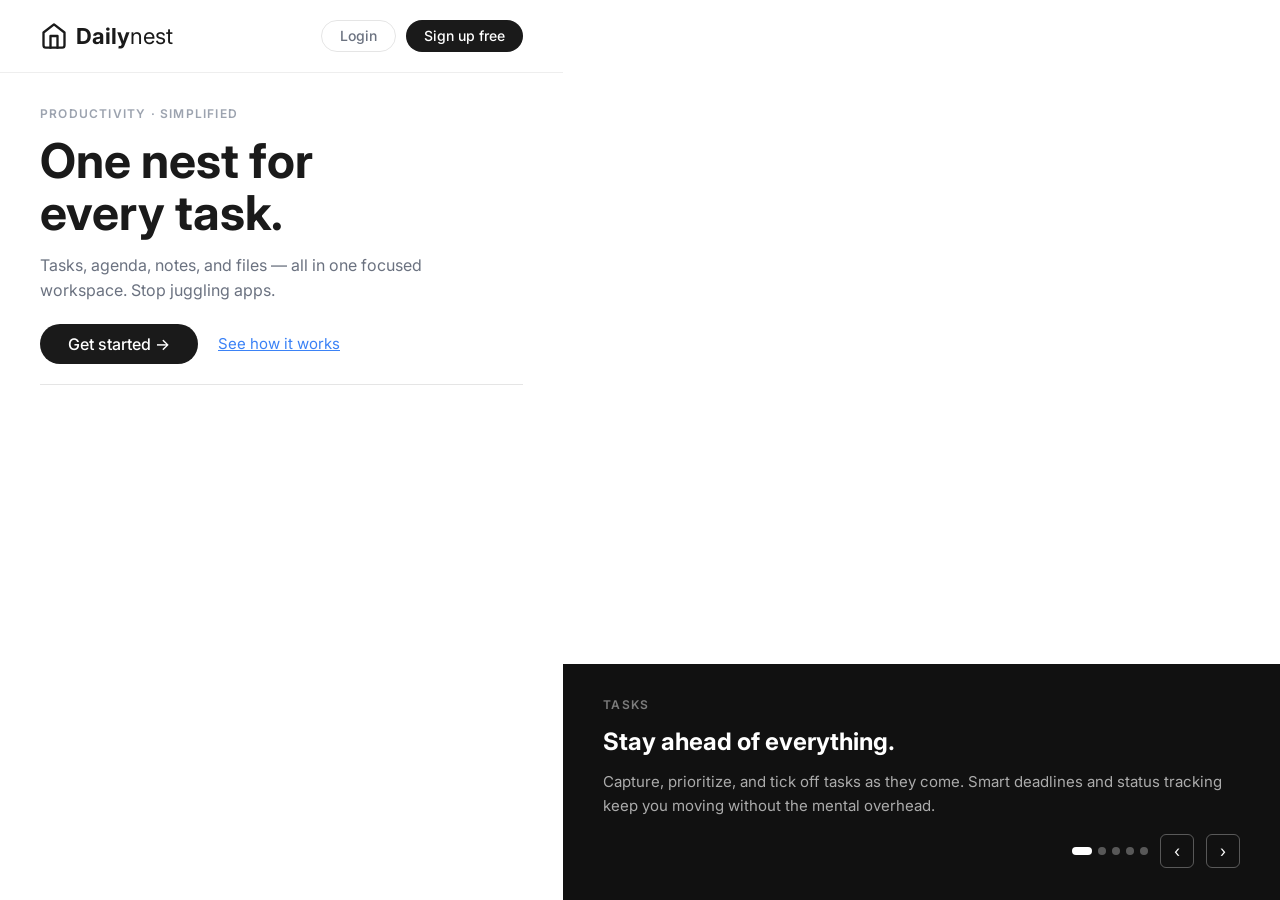
==== commit 7acb23ef: "chore(cleanup): remove tracked pycache, logs and volumes directories" ====
--- a/frontend/index.html
+++ b/frontend/index.html
@@ -1,122 +1,214 @@
-<!DOCTYPE html>
-<html lang="en">
-<head>
-  <meta charset="UTF-8" />
-  <meta name="viewport" content="width=device-width, initial-scale=1.0" />
-  <title>DailyNest — One nest for every task</title>
-  <link rel="stylesheet" href="css/variables.css" />
-  <link rel="stylesheet" href="css/reset.css" />
-  <link rel="stylesheet" href="css/layout.css" />
-  <link rel="stylesheet" href="css/components.css" />
-</head>
-<body>
-
-<div class="landing-page">
-
-  <!-- ========== LEFT PANEL ========== -->
-  <div class="landing-left">
-
-    <!-- Topbar -->
-    <header class="landing-topbar">
-      <div class="logo-wrap">
-        <svg viewBox="0 0 24 24" fill="none" stroke="currentColor" stroke-width="2" stroke-linecap="round" stroke-linejoin="round">
-          <path d="M3 9l9-7 9 7v11a2 2 0 0 1-2 2H5a2 2 0 0 1-2-2z"/>
-          <polyline points="9 22 9 12 15 12 15 22"/>
-        </svg>
-        <span class="logo-text"><span class="bold">Daily</span><span class="light">nest</span></span>
-      </div>
-      <div class="landing-topbar-actions">
-        <a href="login.html" class="btn btn-ghost" style="border-radius:9999px; padding:7px 18px; font-size:0.875rem;">Login</a>
-        <a href="register.html" class="btn btn-primary btn-pill" style="font-size:0.875rem;">Sign up free</a>
-      </div>
-    </header>
-
-    <!-- Hero content -->
-    <div class="landing-content">
-
-      <p class="landing-eyebrow">Productivity &middot; Simplified</p>
-
-      <h1 class="landing-h1">One nest for<br/>every task.</h1>
-
-      <p class="landing-desc">
-        Tasks, agenda, notes, and files — all in one focused workspace.
-        Stop juggling apps.
-      </p>
-
-      <div class="landing-actions">
-        <a href="register.html" class="btn btn-primary btn-pill" style="font-size:1rem; padding:12px 28px;">
-          Get started &rarr;
-        </a>
-        <a href="#about" class="landing-link">See how it works</a>
-      </div>
-
-      <hr class="landing-divider" />
-
-      <!-- About section -->
-      <section id="about" class="about-section">
-        <h2>About us</h2>
-        <p>Dailynest is a personal productivity workspace built for people who think in systems.</p>
-        <p>We believe your tools should work together — not compete for your attention.</p>
-        <p>Tasks, calendar, notes, and files share a single, coherent interface.</p>
-        <p>No integrations. No subscriptions per feature. No lock-in.</p>
-        <p>Everything you create stays yours, organized the way you think.</p>
-        <p>Dailynest started as a personal frustration with fragmented workflows.</p>
-      </section>
-
-    </div>
-    <!-- /landing-content -->
-
-  </div>
-  <!-- /LEFT PANEL -->
-
-  <!-- ========== RIGHT PANEL ========== -->
-  <div class="landing-right">
-
-    <!-- Photo area with stats card -->  
-    <div class="landing-photo">
-      <div class="stats-card">
-        <div class="stats-item">
-          <div class="stats-number">12k+</div>
-          <div class="stats-label">Active users</div>
-        </div>
-        <div class="stats-sep"></div>
-        <div class="stats-item">
-          <div class="stats-number">98%</div>
-          <div class="stats-label">Uptime</div>
-        </div>
-        <div class="stats-sep"></div>
-        <div class="stats-item">
-          <div class="stats-number">4.9&#9733;</div>
-          <div class="stats-label">Avg. rating</div>
-        </div>
-      </div>
-    </div>
-
-    <!-- Dark bottom panel -->
-    <div class="landing-panel">
-      <div class="landing-panel-label">Tasks</div>
-      <h3>Stay ahead of everything.</h3>
-      <p>
-        Capture, prioritize, and tick off tasks as they come. Daily focus
-        lists and smart deadlines keep you moving without the mental overhead.
-      </p>
-      <div class="slider-controls">
-        <div class="slider-dots">
-          <div class="slider-dot active"></div>
-          <div class="slider-dot"></div>
-          <div class="slider-dot"></div>
-          <div class="slider-dot"></div>
-          <div class="slider-dot"></div>
-        </div>
-        <button class="slider-btn" aria-label="Previous slide">&#8249;</button>
-        <button class="slider-btn" aria-label="Next slide">&#8250;</button>
-      </div>
-    </div>
-
-  </div>
-  <!-- /RIGHT PANEL -->
-
-</div>
-
-</body>
-</html>
+<!DOCTYPE html>
+<html lang="en">
+<head>
+  <meta charset="UTF-8" />
+  <meta name="viewport" content="width=device-width, initial-scale=1.0" />
+  <title>DailyNest — One nest for every task</title>
+  <link rel="stylesheet" href="css/variables.css" />
+  <link rel="stylesheet" href="css/reset.css" />
+  <link rel="stylesheet" href="css/layout.css" />
+  <link rel="stylesheet" href="css/components.css" />
+  <link rel="stylesheet" href="css/animations.css" />
+</head>
+<body>
+
+<div class="landing-page">
+
+  <!-- ========== LEFT PANEL ========== -->
+  <div class="landing-left">
+
+    <!-- Topbar -->
+    <header class="landing-topbar">
+      <div class="logo-wrap">
+        <svg viewBox="0 0 24 24" fill="none" stroke="currentColor" stroke-width="2" stroke-linecap="round" stroke-linejoin="round">
+          <path d="M3 9l9-7 9 7v11a2 2 0 0 1-2 2H5a2 2 0 0 1-2-2z"/>
+          <polyline points="9 22 9 12 15 12 15 22"/>
+        </svg>
+        <span class="logo-text"><span class="bold">Daily</span><span class="light">nest</span></span>
+      </div>
+      <div class="landing-topbar-actions">
+        <a href="login.html" class="btn btn-ghost" style="border-radius:9999px; padding:7px 18px; font-size:0.875rem;">Login</a>
+        <a href="register.html" class="btn btn-primary btn-pill" style="font-size:0.875rem;">Sign up free</a>
+      </div>
+    </header>
+
+    <!-- Hero content -->
+    <div class="landing-content">
+
+      <p class="landing-eyebrow">Productivity &middot; Simplified</p>
+
+      <h1 class="landing-h1">One nest for<br/>every task.</h1>
+
+      <p class="landing-desc">
+        Tasks, agenda, notes, and files — all in one focused workspace.
+        Stop juggling apps.
+      </p>
+
+      <div class="landing-actions">
+        <a href="register.html" class="btn btn-primary btn-pill" style="font-size:1rem; padding:12px 28px;">
+          Get started &rarr;
+        </a>
+        <a href="how-it-works.html" class="landing-link">See how it works</a>
+      </div>
+
+      <hr class="landing-divider" />
+
+      <!-- About section -->
+      <section id="about" class="about-section">
+        <h2>About us</h2>
+        <p>Dailynest is a personal productivity workspace built for people who think in systems.</p>
+        <p>We believe your tools should work together — not compete for your attention.</p>
+        <p>Tasks, calendar, notes, and files share a single, coherent interface.</p>
+        <p>No integrations. No subscriptions per feature. No lock-in.</p>
+        <p>Everything you create stays yours, organized the way you think.</p>
+        <p>Dailynest started as a personal frustration with fragmented workflows.</p>
+      </section>
+
+    </div>
+    <!-- /landing-content -->
+
+  </div>
+  <!-- /LEFT PANEL -->
+
+  <!-- ========== RIGHT PANEL ========== -->
+  <div class="landing-right">
+
+    <!-- Photo area with stats card -->  
+    <div class="landing-photo">
+      <div class="stats-card">
+        <div class="stats-item">
+          <div class="stats-number">12k+</div>
+          <div class="stats-label">Active users</div>
+        </div>
+        <div class="stats-sep"></div>
+        <div class="stats-item">
+          <div class="stats-number">98%</div>
+          <div class="stats-label">Uptime</div>
+        </div>
+        <div class="stats-sep"></div>
+        <div class="stats-item">
+          <div class="stats-number">4.9&#9733;</div>
+          <div class="stats-label">Avg. rating</div>
+        </div>
+      </div>
+    </div>
+
+    <!-- Dark bottom panel — rotating carousel -->
+    <div class="landing-panel">
+
+      <div class="slider-track" id="sliderTrack">
+
+        <div class="slide active">
+          <div class="landing-panel-label">Tasks</div>
+          <h3>Stay ahead of everything.</h3>
+          <p>Capture, prioritize, and tick off tasks as they come. Smart deadlines and status tracking keep you moving without the mental overhead.</p>
+        </div>
+
+        <div class="slide">
+          <div class="landing-panel-label">Agenda</div>
+          <h3>Never miss what matters.</h3>
+          <p>Visualize your week at a glance. Schedule events, switch between day, week, and month views, and always know what's coming next.</p>
+        </div>
+
+        <div class="slide">
+          <div class="landing-panel-label">Notepad</div>
+          <h3>Every idea, instantly saved.</h3>
+          <p>A distraction-free writing space that auto-saves as you type. No folders, no friction — just your thoughts, always within reach.</p>
+        </div>
+
+        <div class="slide">
+          <div class="landing-panel-label">Files</div>
+          <h3>Your cloud, always with you.</h3>
+          <p>Upload, rename, and download files from anywhere. Up to 10 GB of storage, living right alongside your tasks, events, and notes.</p>
+        </div>
+
+        <div class="slide">
+          <div class="landing-panel-label">Workspaces</div>
+          <h3>Work and life, in balance.</h3>
+          <p>One toggle separates your professional and personal world. Tasks, notes, and files stay neatly in their lane — automatically.</p>
+        </div>
+
+      </div><!-- /slider-track -->
+
+      <div class="slider-controls">
+        <div class="slider-dots" id="sliderDots">
+          <div class="slider-dot active" data-index="0"></div>
+          <div class="slider-dot" data-index="1"></div>
+          <div class="slider-dot" data-index="2"></div>
+          <div class="slider-dot" data-index="3"></div>
+          <div class="slider-dot" data-index="4"></div>
+        </div>
+        <button class="slider-btn" id="sliderPrev" aria-label="Previous slide">&#8249;</button>
+        <button class="slider-btn" id="sliderNext" aria-label="Next slide">&#8250;</button>
+      </div>
+
+    </div>
+
+  </div>
+  <!-- /RIGHT PANEL -->
+
+</div>
+
+<script>
+(function () {
+  var INTERVAL = 5000;
+  var slides   = document.querySelectorAll('.slide');
+  var dots     = document.querySelectorAll('.slider-dot');
+  var current  = 0;
+  var timer    = null;
+
+  function goTo(index) {
+    var prev = current;
+    current = (index + slides.length) % slides.length;
+    if (prev === current) return;
+
+    // Exit the old slide
+    slides[prev].classList.add('leaving');
+    slides[prev].classList.remove('active');
+    setTimeout(function () {
+      slides[prev].classList.remove('leaving');
+    }, 300);
+
+    // Enter the new slide
+    slides[current].classList.add('active');
+
+    // Update dots
+    dots[prev].classList.remove('active');
+    dots[current].classList.add('active');
+  }
+
+  function next() { goTo(current + 1); }
+  function prev() { goTo(current - 1); }
+
+  function startTimer() {
+    timer = setInterval(next, INTERVAL);
+  }
+
+  function resetTimer() {
+    clearInterval(timer);
+    startTimer();
+  }
+
+  document.getElementById('sliderNext').addEventListener('click', function () { next(); resetTimer(); });
+  document.getElementById('sliderPrev').addEventListener('click', function () { prev(); resetTimer(); });
+
+  dots.forEach(function (dot) {
+    dot.addEventListener('click', function () {
+      goTo(parseInt(dot.getAttribute('data-index'), 10));
+      resetTimer();
+    });
+  });
+
+  // Pause on hover
+  var panel = document.querySelector('.landing-panel');
+  if (panel) {
+    panel.addEventListener('mouseenter', function () { clearInterval(timer); });
+    panel.addEventListener('mouseleave', startTimer);
+  }
+
+  startTimer();
+}());
+</script>
+<script type="module" src="js/animations.js"></script>
+</body>
+</html>
--- a/frontend/css/variables.css
+++ b/frontend/css/variables.css
@@ -1,81 +1,81 @@
-/* ============================================================
-   DailyNest — Design System
-   style.css
-   ============================================================ */
-
-@import url('https://fonts.googleapis.com/css2?family=Inter:wght@300;400;500;600;700&display=swap');
-
-/* ============================================================
-   CSS Variables
-   ============================================================ */
-:root {
-  /* Brand */
-  --color-brand:        #1a1a1a;
-  --color-brand-text:   #ffffff;
-
-  /* Backgrounds */
-  --color-bg:           #f5f5f5;
-  --color-surface:      #ffffff;
-  --color-surface-alt:  #f8f8f8;
-
-  /* Borders */
-  --color-border:       #e5e5e5;
-  --color-border-light: #eeeeee;
-
-  /* Text */
-  --color-text:           #1a1a1a;
-  --color-text-secondary: #6b7280;
-  --color-text-muted:     #9ca3af;
-
-  /* Nav / Sidebar */
-  --color-nav-active-bg:   #1a1a1a;
-  --color-nav-active-text: #ffffff;
-  --color-nav-idle-text:   #374151;
-
-  /* Accent — topbar login/register */
-  --color-topbar-accent: #3b82f6;
-
-  /* Status colors */
-  --status-not-started-bg:   #f3f4f6;
-  --status-not-started-text: #6b7280;
-  --status-not-started-dot:  #9ca3af;
-
-  --status-in-progress-bg:   #fff7ed;
-  --status-in-progress-text: #ea580c;
-  --status-in-progress-dot:  #f97316;
-
-  --status-completed-bg:   #f0fdf4;
-  --status-completed-text: #16a34a;
-  --status-completed-dot:  #22c55e;
-
-  /* Stat card icon colours */
-  --icon-all-tasks:   #3b82f6;
-  --icon-not-started: #6b7280;
-  --icon-in-progress: #f97316;
-  --icon-completed:   #22c55e;
-
-  /* Agenda event colours */
-  --event-blue:   #dbeafe;
-  --event-yellow: #fef9c3;
-  --event-green:  #dcfce7;
-  --event-purple: #ede9fe;
-
-  /* Layout */
-  --sidebar-width:  284px;
-  --topbar-height:  72px;
-
-  /* Typography */
-  --font-sans: 'Inter', -apple-system, BlinkMacSystemFont, sans-serif;
-
-  /* Border radius */
-  --radius-sm:   6px;
-  --radius:      10px;
-  --radius-md:   12px;
-  --radius-lg:   16px;
-  --radius-full: 9999px;
-
-  /* Shadows */
-  --shadow-card:  0 1px 3px rgba(0,0,0,0.08), 0 1px 2px rgba(0,0,0,0.04);
-  --shadow-modal: 0 20px 60px rgba(0,0,0,0.15);
-}
-
+/* ============================================================
+   DailyNest — Design System
+   style.css
+   ============================================================ */
+
+@import url('https://fonts.googleapis.com/css2?family=Inter:wght@300;400;500;600;700&display=swap');
+
+/* ============================================================
+   CSS Variables
+   ============================================================ */
+:root {
+  /* Brand */
+  --color-brand:        #1a1a1a;
+  --color-brand-text:   #ffffff;
+
+  /* Backgrounds */
+  --color-bg:           #f5f5f5;
+  --color-surface:      #ffffff;
+  --color-surface-alt:  #f8f8f8;
+
+  /* Borders */
+  --color-border:       #e5e5e5;
+  --color-border-light: #eeeeee;
+
+  /* Text */
+  --color-text:           #1a1a1a;
+  --color-text-secondary: #6b7280;
+  --color-text-muted:     #9ca3af;
+
+  /* Nav / Sidebar */
+  --color-nav-active-bg:   #1a1a1a;
+  --color-nav-active-text: #ffffff;
+  --color-nav-idle-text:   #374151;
+
+  /* Accent — topbar login/register */
+  --color-topbar-accent: #3b82f6;
+
+  /* Status colors */
+  --status-not-started-bg:   #f3f4f6;
+  --status-not-started-text: #6b7280;
+  --status-not-started-dot:  #9ca3af;
+
+  --status-in-progress-bg:   #fff7ed;
+  --status-in-progress-text: #ea580c;
+  --status-in-progress-dot:  #f97316;
+
+  --status-completed-bg:   #f0fdf4;
+  --status-completed-text: #16a34a;
+  --status-completed-dot:  #22c55e;
+
+  /* Stat card icon colours */
+  --icon-all-tasks:   #3b82f6;
+  --icon-not-started: #6b7280;
+  --icon-in-progress: #f97316;
+  --icon-completed:   #22c55e;
+
+  /* Agenda event colours */
+  --event-blue:   #dbeafe;
+  --event-yellow: #fef9c3;
+  --event-green:  #dcfce7;
+  --event-purple: #ede9fe;
+
+  /* Layout */
+  --sidebar-width:  284px;
+  --topbar-height:  72px;
+
+  /* Typography */
+  --font-sans: 'Inter', -apple-system, BlinkMacSystemFont, sans-serif;
+
+  /* Border radius */
+  --radius-sm:   6px;
+  --radius:      10px;
+  --radius-md:   12px;
+  --radius-lg:   16px;
+  --radius-full: 9999px;
+
+  /* Shadows */
+  --shadow-card:  0 1px 3px rgba(0,0,0,0.08), 0 1px 2px rgba(0,0,0,0.04);
+  --shadow-modal: 0 20px 60px rgba(0,0,0,0.15);
+}
+
--- a/frontend/css/layout.css
+++ b/frontend/css/layout.css
@@ -1,457 +1,541 @@
-/* ============================================================
-   App Layout
-   ============================================================ */
-.app-layout {
-  display: flex;
-  min-height: 100vh;
-  background: var(--color-bg);
-}
-
-/* ============================================================
-   Sidebar
-   ============================================================ */
-.sidebar {
-  width: var(--sidebar-width);
-  min-height: 100vh;
-  background: var(--color-surface);
-  border-right: 1px solid var(--color-border);
-  display: flex;
-  flex-direction: column;
-  position: fixed;
-  left: 0;
-  top: 0;
-  bottom: 0;
-  z-index: 100;
-  overflow-y: auto;
-}
-
-.sidebar-logo {
-  padding: 24px 20px 20px;
-  display: flex;
-  align-items: center;
-  gap: 10px;
-  border-bottom: 1px solid var(--color-border-light);
-  margin-bottom: 4px;
-  flex-shrink: 0;
-}
-
-.sidebar-logo .logo-icon {
-  width: 30px;
-  height: 30px;
-  color: var(--color-brand);
-  flex-shrink: 0;
-}
-
-.logo-text { font-size: 1.375rem; line-height: 1; }
-.logo-text .bold  { font-weight: 700; color: var(--color-text); }
-.logo-text .light { font-weight: 400; color: var(--color-text); }
-
-.sidebar-section { padding: 14px 16px 6px; }
-
-.sidebar-label {
-  font-size: 0.75rem;
-  font-weight: 600;
-  letter-spacing: 0.06em;
-  color: var(--color-text-muted);
-  text-transform: uppercase;
-  padding: 0 4px;
-  margin-bottom: 8px;
-}
-
-/* Workspace toggle */
-.workspace-toggle { display: flex; gap: 6px; margin-bottom: 4px; }
-
-.workspace-toggle .pill {
-  padding: 6px 14px;
-  border-radius: var(--radius-full);
-  font-size: 0.875rem;
-  font-weight: 500;
-  background: var(--color-surface-alt);
-  color: var(--color-text-secondary);
-  border: 1px solid var(--color-border);
-  transition: background 0.15s, color 0.15s, border-color 0.15s;
-  cursor: pointer;
-}
-
-.workspace-toggle .pill.active {
-  background: var(--color-brand);
-  color: var(--color-brand-text);
-  border-color: var(--color-brand);
-}
-
-/* Nav links */
-.sidebar-nav {
-  display: flex;
-  flex-direction: column;
-  gap: 2px;
-}
-
-.nav-link {
-  display: flex;
-  align-items: center;
-  gap: 10px;
-  padding: 9px 12px;
-  border-radius: var(--radius);
-  font-size: 0.9375rem;
-  font-weight: 500;
-  color: var(--color-nav-idle-text);
-  text-decoration: none;
-  transition: background 0.15s, color 0.15s;
-}
-
-.nav-link svg { width: 18px; height: 18px; flex-shrink: 0; }
-
-.nav-link:hover { background: var(--color-surface-alt); color: var(--color-text); }
-
-.nav-link.active {
-  background: var(--color-nav-active-bg);
-  color: var(--color-nav-active-text);
-}
-
-/* Sidebar footer */
-.sidebar-footer {
-  margin-top: auto;
-  padding: 16px;
-  border-top: 1px solid var(--color-border-light);
-  display: flex;
-  align-items: center;
-  gap: 12px;
-  flex-shrink: 0;
-}
-
-.avatar-circle {
-  width: 38px;
-  height: 38px;
-  border-radius: var(--radius-full);
-  background: var(--color-brand);
-  color: var(--color-brand-text);
-  font-size: 0.8125rem;
-  font-weight: 700;
-  display: flex;
-  align-items: center;
-  justify-content: center;
-  flex-shrink: 0;
-  letter-spacing: 0.05em;
-}
-
-.sidebar-user-name  { font-size: 0.875rem; font-weight: 600; color: var(--color-text); line-height: 1.25; }
-.sidebar-user-email { font-size: 0.75rem; color: var(--color-text-muted); line-height: 1.25; }
-
-/* ============================================================
-   Main Content
-   ============================================================ */
-.main-content {
-  margin-left: var(--sidebar-width);
-  flex: 1;
-  padding: 32px 36px;
-  min-height: 100vh;
-}
-
-/* ============================================================
-   Page Header
-   ============================================================ */
-.page-header {
-  display: flex;
-  align-items: flex-start;
-  justify-content: space-between;
-  margin-bottom: 28px;
-}
-
-.page-header h1 {
-  font-size: 2rem;
-  font-weight: 700;
-  color: var(--color-text);
-  line-height: 1.1;
-}
-
-.page-header .subtitle {
-  font-size: 0.875rem;
-  color: var(--color-text-secondary);
-  margin-top: 4px;
-}
-
-
-/* ============================================================
-   Landing Page
-   ============================================================ */
-.landing-page {
-  display: flex;
-  height: 100vh;
-  max-height: 100vh;
-  overflow: hidden;
-  background: var(--color-surface);
-}
-
-.landing-left {
-  width: 44%;
-  display: flex;
-  flex-direction: column;
-  height: 100vh;
-  overflow: hidden;
-}
-
-.landing-topbar {
-  padding: 20px 40px;
-  display: flex;
-  align-items: center;
-  justify-content: space-between;
-  border-bottom: 1px solid var(--color-border-light);
-  flex-shrink: 0;
-}
-
-.landing-topbar .logo-wrap {
-  display: flex;
-  align-items: center;
-  gap: 8px;
-  color: var(--color-brand);
-}
-.landing-topbar .logo-wrap svg { width: 28px; height: 28px; }
-
-.landing-topbar-actions { display: flex; gap: 10px; }
-
-.landing-content {
-  padding: 32px 40px 24px;
-  flex: 1;
-  overflow-y: auto;
-  min-height: 0;
-  scrollbar-width: none;
-}
-.landing-content::-webkit-scrollbar { display: none; }
-
-.landing-eyebrow {
-  font-size: 0.75rem;
-  font-weight: 600;
-  letter-spacing: 0.1em;
-  color: var(--color-text-muted);
-  text-transform: uppercase;
-  margin-bottom: 12px;
-}
-
-.landing-h1 {
-  font-size: 3rem;
-  font-weight: 700;
-  color: var(--color-text);
-  line-height: 1.08;
-  margin-bottom: 14px;
-}
-
-.landing-desc {
-  font-size: 1rem;
-  color: var(--color-text-secondary);
-  line-height: 1.6;
-  max-width: 400px;
-  margin-bottom: 20px;
-}
-
-.landing-actions {
-  display: flex;
-  align-items: center;
-  gap: 20px;
-  margin-bottom: 20px;
-  flex-wrap: wrap;
-}
-
-.landing-link {
-  font-size: 0.9375rem;
-  color: var(--color-topbar-accent);
-  text-decoration: underline;
-  cursor: pointer;
-}
-
-.landing-divider {
-  border: none;
-  border-top: 1px solid var(--color-border);
-  margin: 4px 0 16px;
-}
-
-.about-section h2 { font-size: 1.25rem; font-weight: 700; margin-bottom: 16px; }
-
-.about-section p {
-  font-size: 0.9375rem;
-  color: var(--color-text-secondary);
-  line-height: 1.55;
-  padding: 9px 0;
-  border-bottom: 1px solid var(--color-border-light);
-}
-.about-section p:last-child { border-bottom: none; }
-
-.landing-right {
-  width: 56%;
-  display: flex;
-  flex-direction: column;
-  height: 100vh;
-}
-
-.landing-photo {
-  flex: 1;
-  background-image: url('https://images.unsplash.com/photo-1484788984921-03950022c9ef?w=1400&auto=format&fit=crop&q=80');
-  background-size: cover;
-  background-position: center;
-  display: flex;
-  align-items: flex-end;
-  justify-content: center;
-  padding: 0 40px 36px;
-}
-
-/* Stats card */
-.stats-card {
-  background: rgba(255,255,255,0.18);
-  backdrop-filter: blur(14px);
-  -webkit-backdrop-filter: blur(14px);
-  border: 1px solid rgba(255,255,255,0.3);
-  border-radius: var(--radius-md);
-  padding: 16px 32px;
-  display: flex;
-  align-items: center;
-  gap: 0;
-}
-
-.stats-item { text-align: center; padding: 0 24px; }
-.stats-item:first-child { padding-left: 0; }
-.stats-item:last-child  { padding-right: 0; }
-
-.stats-number {
-  font-size: 1.25rem;
-  font-weight: 700;
-  color: #fff;
-  line-height: 1;
-}
-
-.stats-label {
-  font-size: 0.6875rem;
-  color: rgba(255,255,255,0.7);
-  margin-top: 5px;
-}
-
-.stats-sep {
-  width: 1px;
-  height: 34px;
-  background: rgba(255,255,255,0.25);
-  flex-shrink: 0;
-}
-
-.landing-panel {
-  background: #111111;
-  padding: 32px 40px;
-  color: #fff;
-  flex-shrink: 0;
-}
-
-.landing-panel-label {
-  font-size: 0.75rem;
-  font-weight: 600;
-  letter-spacing: 0.1em;
-  color: rgba(255,255,255,0.45);
-  text-transform: uppercase;
-  margin-bottom: 10px;
-}
-
-.landing-panel h3 { font-size: 1.5rem; font-weight: 700; margin-bottom: 10px; }
-
-.landing-panel p {
-  font-size: 0.9375rem;
-  color: rgba(255,255,255,0.65);
-  line-height: 1.6;
-  margin-bottom: 20px;
-}
-
-.slider-controls {
-  display: flex;
-  align-items: center;
-  justify-content: flex-end;
-  gap: 12px;
-}
-
-.slider-dots { display: flex; gap: 6px; }
-
-.slider-dot {
-  height: 8px;
-  border-radius: 4px;
-  background: rgba(255,255,255,0.3);
-  width: 8px;
-  transition: width 0.2s;
-}
-.slider-dot.active { background: #fff; width: 20px; }
-
-.slider-btn {
-  width: 34px;
-  height: 34px;
-  border: 1px solid rgba(255,255,255,0.3);
-  border-radius: var(--radius-sm);
-  display: flex;
-  align-items: center;
-  justify-content: center;
-  color: #fff;
-  cursor: pointer;
-  background: transparent;
-  font-size: 1rem;
-  transition: background 0.15s;
-}
-.slider-btn:hover { background: rgba(255,255,255,0.1); }
-
-
-/* ============================================================
-   Mobile sidebar toggle
-   ============================================================ */
-.sidebar-toggle {
-  display: none;
-  position: fixed;
-  top: 16px;
-  left: 16px;
-  z-index: 200;
-  width: 40px;
-  height: 40px;
-  background: var(--color-surface);
-  border: 1px solid var(--color-border);
-  border-radius: var(--radius);
-  align-items: center;
-  justify-content: center;
-  cursor: pointer;
-  box-shadow: var(--shadow-card);
-}
-
-/* ============================================================
-   Responsive
-   ============================================================ */
-@media (max-width: 1024px) {
-  .stat-cards { grid-template-columns: repeat(2, 1fr); }
-  .agenda-layout { grid-template-columns: 1fr; }
-}
-
-@media (max-width: 768px) {
-  .sidebar {
-    transform: translateX(-100%);
-    transition: transform 0.25s ease;
-    z-index: 300;
-  }
-  .sidebar.open { transform: translateX(0); }
-  .sidebar-toggle { display: flex; }
-
-  .main-content {
-    margin-left: 0;
-    padding: 20px 16px;
-    padding-top: 68px;
-  }
-
-  .landing-page { flex-direction: column; height: auto; max-height: none; overflow: visible; }
-  .landing-left { width: 100%; height: auto; overflow: visible; }
-  .landing-content { overflow-y: visible; padding: 28px 24px 24px; }
-  .landing-right { width: 100%; height: auto; min-height: 480px; }
-  .landing-photo { min-height: 260px; padding: 0 20px 24px; }
-  .landing-panel { padding: 24px 20px; }
-  .landing-topbar { padding: 16px 24px; }
-  .landing-h1 { font-size: 2.25rem; }
-
-  .form-row { grid-template-columns: 1fr; }
-  .task-toolbar { flex-wrap: wrap; }
-  .search-input-wrap { max-width: 100%; }
-
-  .page-header { flex-direction: column; gap: 12px; align-items: flex-start; }
-  .agenda-toolbar { flex-direction: column; align-items: flex-start; }
-}
-
-@media (max-width: 480px) {
-  .stat-cards { grid-template-columns: 1fr; }
-  .auth-card { padding: 28px 20px; }
-  .landing-h1 { font-size: 2rem; }
-}
+/* ============================================================
+   App Layout
+   ============================================================ */
+.app-layout {
+  display: flex;
+  min-height: 100vh;
+  background: var(--color-bg);
+  overflow-x: hidden; /* sidebar slide-in must not create horizontal scroll */
+}
+
+/* ============================================================
+   Sidebar
+   ============================================================ */
+.sidebar {
+  width: var(--sidebar-width);
+  min-height: 100vh;
+  background: var(--color-surface);
+  border-right: 1px solid var(--color-border);
+  display: flex;
+  flex-direction: column;
+  position: fixed;
+  left: 0;
+  top: 0;
+  bottom: 0;
+  z-index: 100;
+  overflow-y: auto;
+}
+
+.sidebar-logo {
+  padding: 24px 20px 20px;
+  display: flex;
+  align-items: center;
+  gap: 10px;
+  border-bottom: 1px solid var(--color-border-light);
+  margin-bottom: 4px;
+  flex-shrink: 0;
+}
+
+.sidebar-logo .logo-icon {
+  width: 30px;
+  height: 30px;
+  color: var(--color-brand);
+  flex-shrink: 0;
+}
+
+.logo-text { font-size: 1.375rem; line-height: 1; }
+.logo-text .bold  { font-weight: 700; color: var(--color-text); }
+.logo-text .light { font-weight: 400; color: var(--color-text); }
+
+.sidebar-section { padding: 14px 16px 6px; }
+
+.sidebar-label {
+  font-size: 0.75rem;
+  font-weight: 600;
+  letter-spacing: 0.06em;
+  color: var(--color-text-muted);
+  text-transform: uppercase;
+  padding: 0 4px;
+  margin-bottom: 8px;
+}
+
+/* Workspace toggle */
+.workspace-toggle { display: flex; gap: 6px; margin-bottom: 4px; }
+
+.workspace-toggle .pill {
+  padding: 6px 14px;
+  border-radius: var(--radius-full);
+  font-size: 0.875rem;
+  font-weight: 500;
+  background: var(--color-surface-alt);
+  color: var(--color-text-secondary);
+  border: 1px solid var(--color-border);
+  transition: background 0.15s, color 0.15s, border-color 0.15s;
+  cursor: pointer;
+}
+
+.workspace-toggle .pill.active {
+  background: var(--color-brand);
+  color: var(--color-brand-text);
+  border-color: var(--color-brand);
+}
+
+/* Nav links */
+.sidebar-nav {
+  display: flex;
+  flex-direction: column;
+  gap: 2px;
+}
+
+.nav-link {
+  display: flex;
+  align-items: center;
+  gap: 10px;
+  padding: 9px 12px;
+  border-radius: var(--radius);
+  font-size: 0.9375rem;
+  font-weight: 500;
+  color: var(--color-nav-idle-text);
+  text-decoration: none;
+  transition: background 0.15s, color 0.15s;
+}
+
+.nav-link svg { width: 18px; height: 18px; flex-shrink: 0; }
+
+.nav-link:hover { background: var(--color-surface-alt); color: var(--color-text); }
+
+.nav-link.active {
+  background: var(--color-nav-active-bg);
+  color: var(--color-nav-active-text);
+}
+
+/* Sidebar footer */
+.sidebar-footer {
+  margin-top: auto;
+  padding: 12px 16px;
+  border-top: 1px solid var(--color-border-light);
+  display: flex;
+  align-items: center;
+  gap: 6px;
+  flex-shrink: 0;
+}
+
+.sidebar-user-link {
+  display: flex;
+  align-items: center;
+  gap: 10px;
+  flex: 1;
+  min-width: 0;
+  text-decoration: none;
+  border-radius: var(--radius);
+  padding: 5px 6px;
+  margin: -5px -6px;
+  transition: background 0.15s;
+}
+.sidebar-user-link:hover { background: var(--color-surface-alt); }
+
+.sidebar-user-meta { min-width: 0; }
+
+.sidebar-logout-btn {
+  width: 32px;
+  height: 32px;
+  display: flex;
+  align-items: center;
+  justify-content: center;
+  border-radius: var(--radius-sm);
+  color: var(--color-text-muted);
+  cursor: pointer;
+  border: none;
+  background: transparent;
+  flex-shrink: 0;
+  transition: background 0.15s, color 0.15s;
+}
+.sidebar-logout-btn:hover { background: #fef2f2; color: #dc2626; }
+
+.avatar-circle {
+  width: 38px;
+  height: 38px;
+  border-radius: var(--radius-full);
+  background: var(--color-brand);
+  color: var(--color-brand-text);
+  font-size: 0.8125rem;
+  font-weight: 700;
+  display: flex;
+  align-items: center;
+  justify-content: center;
+  flex-shrink: 0;
+  letter-spacing: 0.05em;
+}
+
+.sidebar-user-name  { font-size: 0.875rem; font-weight: 600; color: var(--color-text); line-height: 1.25; }
+.sidebar-user-email { font-size: 0.75rem; color: var(--color-text-muted); line-height: 1.25; }
+
+/* ============================================================
+   Main Content
+   ============================================================ */
+.main-content {
+  margin-left: var(--sidebar-width);
+  flex: 1;
+  min-width: 0; /* prevent flex child from overflowing */
+  padding: 32px 36px;
+  min-height: 100vh;
+}
+
+/* ============================================================
+   Page Header
+   ============================================================ */
+.page-header {
+  display: flex;
+  align-items: flex-start;
+  justify-content: space-between;
+  margin-bottom: 28px;
+}
+
+.page-header h1 {
+  font-size: 2rem;
+  font-weight: 700;
+  color: var(--color-text);
+  line-height: 1.1;
+}
+
+.page-header .subtitle {
+  font-size: 0.875rem;
+  color: var(--color-text-secondary);
+  margin-top: 4px;
+}
+
+
+/* ============================================================
+   Landing Page
+   ============================================================ */
+.landing-page {
+  display: flex;
+  height: 100vh;
+  max-height: 100vh;
+  overflow: hidden;
+  background: var(--color-surface);
+}
+
+.landing-left {
+  width: 44%;
+  display: flex;
+  flex-direction: column;
+  height: 100vh;
+  overflow: hidden;
+}
+
+.landing-topbar {
+  padding: 20px 40px;
+  display: flex;
+  align-items: center;
+  justify-content: space-between;
+  border-bottom: 1px solid var(--color-border-light);
+  flex-shrink: 0;
+}
+
+.landing-topbar .logo-wrap {
+  display: flex;
+  align-items: center;
+  gap: 8px;
+  color: var(--color-brand);
+}
+.landing-topbar .logo-wrap svg { width: 28px; height: 28px; }
+
+.landing-topbar-actions { display: flex; gap: 10px; }
+
+.landing-content {
+  padding: 32px 40px 24px;
+  flex: 1;
+  overflow-y: auto;
+  min-height: 0;
+  scrollbar-width: none;
+}
+.landing-content::-webkit-scrollbar { display: none; }
+
+.landing-eyebrow {
+  font-size: 0.75rem;
+  font-weight: 600;
+  letter-spacing: 0.1em;
+  color: var(--color-text-muted);
+  text-transform: uppercase;
+  margin-bottom: 12px;
+}
+
+.landing-h1 {
+  font-size: 3rem;
+  font-weight: 700;
+  color: var(--color-text);
+  line-height: 1.08;
+  margin-bottom: 14px;
+}
+
+.landing-desc {
+  font-size: 1rem;
+  color: var(--color-text-secondary);
+  line-height: 1.6;
+  max-width: 400px;
+  margin-bottom: 20px;
+}
+
+.landing-actions {
+  display: flex;
+  align-items: center;
+  gap: 20px;
+  margin-bottom: 20px;
+  flex-wrap: wrap;
+}
+
+.landing-link {
+  font-size: 0.9375rem;
+  color: var(--color-topbar-accent);
+  text-decoration: underline;
+  cursor: pointer;
+}
+
+.landing-divider {
+  border: none;
+  border-top: 1px solid var(--color-border);
+  margin: 4px 0 16px;
+}
+
+.about-section h2 { font-size: 1.25rem; font-weight: 700; margin-bottom: 16px; }
+
+.about-section p {
+  font-size: 0.9375rem;
+  color: var(--color-text-secondary);
+  line-height: 1.55;
+  padding: 9px 0;
+  border-bottom: 1px solid var(--color-border-light);
+}
+.about-section p:last-child { border-bottom: none; }
+
+.landing-right {
+  width: 56%;
+  display: flex;
+  flex-direction: column;
+  height: 100vh;
+}
+
+.landing-photo {
+  flex: 1;
+  background-image: url('https://images.unsplash.com/photo-1484788984921-03950022c9ef?w=1400&auto=format&fit=crop&q=80');
+  background-size: cover;
+  background-position: center;
+  display: flex;
+  align-items: flex-end;
+  justify-content: center;
+  padding: 0 40px 36px;
+}
+
+/* Stats card */
+.stats-card {
+  background: rgba(255,255,255,0.18);
+  backdrop-filter: blur(14px);
+  -webkit-backdrop-filter: blur(14px);
+  border: 1px solid rgba(255,255,255,0.3);
+  border-radius: var(--radius-md);
+  padding: 16px 32px;
+  display: flex;
+  align-items: center;
+  gap: 0;
+}
+
+.stats-item { text-align: center; padding: 0 24px; }
+.stats-item:first-child { padding-left: 0; }
+.stats-item:last-child  { padding-right: 0; }
+
+.stats-number {
+  font-size: 1.25rem;
+  font-weight: 700;
+  color: #fff;
+  line-height: 1;
+}
+
+.stats-label {
+  font-size: 0.6875rem;
+  color: rgba(255,255,255,0.7);
+  margin-top: 5px;
+}
+
+.stats-sep {
+  width: 1px;
+  height: 34px;
+  background: rgba(255,255,255,0.25);
+  flex-shrink: 0;
+}
+
+.landing-panel {
+  background: #111111;
+  padding: 32px 40px;
+  color: #fff;
+  flex-shrink: 0;
+}
+
+.landing-panel-label {
+  font-size: 0.75rem;
+  font-weight: 600;
+  letter-spacing: 0.1em;
+  color: rgba(255,255,255,0.45);
+  text-transform: uppercase;
+  margin-bottom: 10px;
+}
+
+.landing-panel h3 { font-size: 1.5rem; font-weight: 700; margin-bottom: 10px; }
+
+.landing-panel p {
+  font-size: 0.9375rem;
+  color: rgba(255,255,255,0.65);
+  line-height: 1.6;
+  margin-bottom: 20px;
+}
+
+.slider-controls {
+  display: flex;
+  align-items: center;
+  justify-content: flex-end;
+  gap: 12px;
+}
+
+.slider-dots { display: flex; gap: 6px; }
+
+.slider-dot {
+  height: 8px;
+  border-radius: 4px;
+  background: rgba(255,255,255,0.3);
+  width: 8px;
+  transition: width 0.2s;
+}
+.slider-dot.active { background: #fff; width: 20px; }
+
+.slider-btn {
+  width: 34px;
+  height: 34px;
+  border: 1px solid rgba(255,255,255,0.3);
+  border-radius: var(--radius-sm);
+  display: flex;
+  align-items: center;
+  justify-content: center;
+  color: #fff;
+  cursor: pointer;
+  background: transparent;
+  font-size: 1rem;
+  transition: background 0.15s;
+}
+.slider-btn:hover { background: rgba(255,255,255,0.1); }
+
+
+/* ============================================================
+   Mobile top bar (hamburger + logo — hidden on desktop)
+   ============================================================ */
+.mobile-topbar {
+  display: none;
+  position: fixed;
+  top: 0;
+  left: 0;
+  right: 0;
+  height: 54px;
+  background: var(--color-surface);
+  border-bottom: 1px solid var(--color-border);
+  z-index: 200;
+  align-items: center;
+  padding: 0 16px;
+  gap: 14px;
+  box-shadow: 0 1px 6px rgba(0,0,0,0.06);
+}
+
+.mobile-topbar-logo {
+  display: flex;
+  align-items: center;
+  gap: 8px;
+  color: var(--color-brand);
+}
+.mobile-topbar-logo svg { width: 22px; height: 22px; }
+
+.sidebar-toggle {
+  display: flex;
+  align-items: center;
+  justify-content: center;
+  width: 36px;
+  height: 36px;
+  border-radius: var(--radius);
+  background: var(--color-bg);
+  border: 1px solid var(--color-border);
+  cursor: pointer;
+  color: var(--color-text);
+  flex-shrink: 0;
+  transition: background 0.15s, border-color 0.15s;
+}
+.sidebar-toggle:hover { background: var(--color-surface-alt); border-color: #d1d5db; }
+
+/* Backdrop that appears behind open sidebar on mobile */
+.sidebar-backdrop {
+  display: none;
+  position: fixed;
+  inset: 0;
+  background: rgba(0, 0, 0, 0.45);
+  z-index: 250;
+}
+.sidebar-backdrop.visible { display: block; }
+
+/* ============================================================
+   Responsive
+   ============================================================ */
+@media (max-width: 1024px) {
+  .agenda-layout { grid-template-columns: 1fr; }
+}
+
+@media (max-width: 768px) {
+  .sidebar {
+    transform: translateX(-100%);
+    transition: transform 0.25s ease;
+    z-index: 300;
+  }
+  .sidebar.open { transform: translateX(0); }
+  .mobile-topbar { display: flex; }
+
+  .main-content {
+    margin-left: 0;
+    padding: 20px 16px;
+    padding-top: calc(54px + 20px);
+  }
+
+  .landing-page { flex-direction: column; height: auto; max-height: none; overflow: visible; }
+  .landing-left { width: 100%; height: auto; overflow: visible; }
+  .landing-content { overflow-y: visible; padding: 28px 24px 24px; }
+  .landing-right { width: 100%; height: auto; min-height: 480px; }
+  .landing-photo { min-height: 260px; padding: 0 20px 24px; }
+  .landing-panel { padding: 24px 20px; }
+  .landing-topbar { padding: 16px 20px; }
+  .landing-h1 { font-size: 2.25rem; }
+
+  .form-row { grid-template-columns: 1fr; }
+  .task-toolbar { flex-wrap: wrap; }
+  .search-input-wrap { max-width: 100%; }
+
+  .page-header { flex-direction: column; gap: 12px; align-items: flex-start; }
+  .agenda-toolbar { flex-direction: column; align-items: flex-start; }
+
+  /* Auth */
+  .auth-topbar { padding: 0 20px; }
+
+  /* Modal sits at bottom of screen as a sheet */
+  .modal-overlay { padding: 0; align-items: flex-end; }
+  .modal {
+    border-radius: var(--radius-lg) var(--radius-lg) 0 0;
+    max-width: 100%;
+    max-height: 90vh;
+    overflow-y: auto;
+    padding: 24px 20px;
+  }
+}
+
+@media (max-width: 480px) {
+  .auth-card { padding: 28px 20px; }
+  .landing-h1 { font-size: 2rem; }
+  .landing-right { min-height: 360px; }
+  .landing-photo { min-height: 200px; }
+  .stats-card { padding: 12px 16px; gap: 0; }
+  .stats-item { padding: 0 12px; }
+  .stats-number { font-size: 1.1rem; }
+  .landing-topbar-actions { gap: 6px; }
+}
--- a/frontend/css/components.css
+++ b/frontend/css/components.css
@@ -1,295 +1,537 @@
-/* ============================================================
-   Buttons
-   ============================================================ */
-.btn {
-  display: inline-flex;
-  align-items: center;
-  gap: 6px;
-  padding: 9px 18px;
-  border-radius: var(--radius);
-  font-size: 0.9375rem;
-  font-weight: 500;
-  line-height: 1;
-  cursor: pointer;
-  border: none;
-  transition: opacity 0.15s, background 0.15s;
-}
-
-.btn-primary { background: var(--color-brand); color: var(--color-brand-text); }
-.btn-primary:hover { opacity: 0.88; }
-
-.btn-ghost {
-  background: transparent;
-  color: var(--color-text-secondary);
-  border: 1px solid var(--color-border);
-}
-.btn-ghost:hover { background: var(--color-surface-alt); }
-
-.btn-pill { border-radius: var(--radius-full); }
-
-/* ============================================================
-   Stat Cards
-   ============================================================ */
-.stat-cards {
-  display: grid;
-  grid-template-columns: repeat(4, 1fr);
-  gap: 16px;
-  margin-bottom: 28px;
-}
-
-.stat-card {
-  background: var(--color-surface);
-  border: 1px solid var(--color-border);
-  border-radius: var(--radius-md);
-  padding: 20px;
-  box-shadow: var(--shadow-card);
-  display: flex;
-  align-items: center;
-  gap: 16px;
-}
-
-.stat-icon {
-  width: 44px;
-  height: 44px;
-  border-radius: var(--radius-md);
-  display: flex;
-  align-items: center;
-  justify-content: center;
-  flex-shrink: 0;
-}
-.stat-icon svg { width: 22px; height: 22px; }
-
-.stat-icon.blue   { background: #eff6ff; color: var(--icon-all-tasks); }
-.stat-icon.gray   { background: #f3f4f6; color: var(--icon-not-started); }
-.stat-icon.orange { background: #fff7ed; color: var(--icon-in-progress); }
-.stat-icon.green  { background: #f0fdf4; color: var(--icon-completed); }
-
-.stat-number { font-size: 1.75rem; font-weight: 700; color: var(--color-text); line-height: 1; }
-.stat-label  { font-size: 0.8125rem; color: var(--color-text-secondary); margin-top: 2px; }
-
-
-/* ============================================================
-   Modal
-   ============================================================ */
-.modal-overlay {
-  position: fixed;
-  inset: 0;
-  background: rgba(0,0,0,0.4);
-  z-index: 1000;
-  display: none;
-  align-items: center;
-  justify-content: center;
-  padding: 24px;
-}
-.modal-overlay.open { display: flex; }
-
-.modal {
-  background: var(--color-surface);
-  border-radius: var(--radius-lg);
-  box-shadow: var(--shadow-modal);
-  width: 100%;
-  max-width: 500px;
-  padding: 28px;
-}
-
-.modal-header {
-  display: flex;
-  align-items: center;
-  justify-content: space-between;
-  margin-bottom: 24px;
-}
-.modal-title { font-size: 1.25rem; font-weight: 700; color: var(--color-text); }
-
-.modal-close {
-  width: 32px;
-  height: 32px;
-  display: flex;
-  align-items: center;
-  justify-content: center;
-  border-radius: var(--radius-sm);
-  color: var(--color-text-muted);
-  cursor: pointer;
-  border: none;
-  background: transparent;
-  transition: background 0.15s, color 0.15s;
-}
-.modal-close:hover { background: var(--color-surface-alt); color: var(--color-text); }
-
-.form-group { margin-bottom: 16px; }
-
-.form-label {
-  display: block;
-  font-size: 0.75rem;
-  font-weight: 600;
-  letter-spacing: 0.06em;
-  color: var(--color-text-muted);
-  text-transform: uppercase;
-  margin-bottom: 6px;
-}
-
-.form-input,
-.form-select,
-.form-textarea {
-  width: 100%;
-  padding: 10px 12px;
-  border: 1px solid var(--color-border);
-  border-radius: var(--radius);
-  font-size: 0.9375rem;
-  color: var(--color-text);
-  background: var(--color-surface);
-  transition: border-color 0.15s;
-}
-.form-input:focus,
-.form-select:focus,
-.form-textarea:focus { border-color: #6b7280; }
-.form-input::placeholder,
-.form-textarea::placeholder { color: var(--color-text-muted); }
-.form-textarea { resize: vertical; min-height: 88px; }
-
-.form-row { display: grid; grid-template-columns: 1fr 1fr; gap: 12px; }
-
-.modal-actions {
-  display: flex;
-  justify-content: flex-end;
-  gap: 10px;
-  margin-top: 24px;
-}
-
-/* ============================================================
-   Auth Pages (Login / Register)
-   ============================================================ */
-.auth-page {
-  min-height: 100vh;
-  background: var(--color-surface);
-  display: flex;
-  flex-direction: column;
-}
-
-.auth-topbar {
-  border-top: 3px solid var(--color-topbar-accent);
-  border-bottom: 1px solid var(--color-border);
-  padding: 0 32px;
-  height: 64px;
-  display: flex;
-  align-items: center;
-}
-
-.auth-topbar .logo-wrap {
-  display: flex;
-  align-items: center;
-  gap: 8px;
-  color: var(--color-brand);
-}
-.auth-topbar .logo-wrap svg { width: 28px; height: 28px; }
-
-.auth-body {
-  flex: 1;
-  display: flex;
-  align-items: center;
-  justify-content: center;
-  padding: 48px 24px;
-}
-
-.auth-card {
-  background: var(--color-surface);
-  border: 1px solid var(--color-border);
-  border-radius: var(--radius-lg);
-  box-shadow: var(--shadow-modal);
-  padding: 40px;
-  width: 100%;
-  max-width: 420px;
-}
-
-.auth-title { font-size: 2rem; font-weight: 700; color: var(--color-text); margin-bottom: 6px; }
-.auth-subtitle { font-size: 0.875rem; color: var(--color-text-secondary); margin-bottom: 28px; }
-
-.auth-form .form-group { margin-bottom: 16px; }
-.auth-form .form-label {
-  display: block;
-  font-size: 0.75rem;
-  font-weight: 600;
-  letter-spacing: 0.06em;
-  text-transform: uppercase;
-  color: var(--color-text-muted);
-  margin-bottom: 6px;
-}
-
-.input-wrap { position: relative; }
-
-.input-wrap .input-icon {
-  position: absolute;
-  left: 12px;
-  top: 50%;
-  transform: translateY(-50%);
-  width: 16px;
-  height: 16px;
-  color: var(--color-text-muted);
-  pointer-events: none;
-}
-
-.input-wrap input {
-  width: 100%;
-  padding: 10px 12px 10px 38px;
-  border: 1px solid var(--color-border);
-  border-radius: var(--radius);
-  font-size: 0.9375rem;
-  color: var(--color-text);
-  background: var(--color-surface);
-  transition: border-color 0.15s;
-}
-.input-wrap input:focus { border-color: #6b7280; }
-.input-wrap input::placeholder { color: var(--color-text-muted); }
-
-.input-wrap .eye-btn {
-  position: absolute;
-  right: 10px;
-  top: 50%;
-  transform: translateY(-50%);
-  width: 28px;
-  height: 28px;
-  display: flex;
-  align-items: center;
-  justify-content: center;
-  color: var(--color-text-muted);
-  cursor: pointer;
-  background: none;
-  border: none;
-}
-.input-wrap .eye-btn:hover { color: var(--color-text-secondary); }
-
-.form-options {
-  display: flex;
-  align-items: center;
-  justify-content: space-between;
-  margin-top: 4px;
-}
-
-.checkbox-label {
-  display: flex;
-  align-items: center;
-  gap: 8px;
-  font-size: 0.875rem;
-  color: var(--color-text-secondary);
-  cursor: pointer;
-}
-.checkbox-label input[type="checkbox"] { accent-color: var(--color-brand); width: 15px; height: 15px; }
-
-.auth-link {
-  font-size: 0.875rem;
-  color: var(--color-topbar-accent);
-  text-decoration: underline;
-  cursor: pointer;
-  background: none;
-  border: none;
-}
-
-.privacy-link { color: var(--color-topbar-accent); text-decoration: underline; }
-
-.auth-footer-text {
-  text-align: center;
-  font-size: 0.875rem;
-  color: var(--color-text-secondary);
-  margin-top: 20px;
-}
-.auth-footer-text a { font-weight: 700; color: var(--color-text); }
-
+/* ============================================================
+   Buttons
+   ============================================================ */
+.btn {
+  display: inline-flex;
+  align-items: center;
+  gap: 6px;
+  padding: 9px 18px;
+  border-radius: var(--radius);
+  font-size: 0.9375rem;
+  font-weight: 500;
+  line-height: 1;
+  cursor: pointer;
+  border: none;
+  transition: opacity 0.15s, background 0.15s;
+}
+
+.btn-primary { background: var(--color-brand); color: var(--color-brand-text); }
+.btn-primary:hover { opacity: 0.88; }
+
+.btn-ghost {
+  background: transparent;
+  color: var(--color-text-secondary);
+  border: 1px solid var(--color-border);
+}
+.btn-ghost:hover { background: var(--color-surface-alt); }
+
+.btn-pill { border-radius: var(--radius-full); }
+
+/* ============================================================
+   Stat Cards
+   ============================================================ */
+.stat-cards {
+  display: grid;
+  grid-template-columns: repeat(4, 1fr);
+  gap: 16px;
+  margin-bottom: 28px;
+}
+
+/* Responsive overrides here (after base) so they win over layout.css rules */
+@media (max-width: 1024px) {
+  .stat-cards { grid-template-columns: repeat(2, 1fr); }
+}
+@media (max-width: 480px) {
+  .stat-cards { grid-template-columns: 1fr; gap: 10px; margin-bottom: 20px; }
+}
+
+.stat-card {
+  background: var(--color-surface);
+  border: 1px solid var(--color-border);
+  border-radius: var(--radius-md);
+  padding: 20px;
+  box-shadow: var(--shadow-card);
+  display: flex;
+  align-items: center;
+  gap: 16px;
+}
+
+@media (max-width: 480px) {
+  .stat-card { padding: 14px 16px; gap: 12px; }
+  .stat-icon { width: 38px; height: 38px; }
+  .stat-number { font-size: 1.5rem; }
+}
+
+.stat-icon {
+  width: 44px;
+  height: 44px;
+  border-radius: var(--radius-md);
+  display: flex;
+  align-items: center;
+  justify-content: center;
+  flex-shrink: 0;
+}
+.stat-icon svg { width: 22px; height: 22px; }
+
+.stat-icon.blue   { background: #eff6ff; color: var(--icon-all-tasks); }
+.stat-icon.gray   { background: #f3f4f6; color: var(--icon-not-started); }
+.stat-icon.orange { background: #fff7ed; color: var(--icon-in-progress); }
+.stat-icon.green  { background: #f0fdf4; color: var(--icon-completed); }
+
+.stat-number { font-size: 1.75rem; font-weight: 700; color: var(--color-text); line-height: 1; }
+.stat-label  { font-size: 0.8125rem; color: var(--color-text-secondary); margin-top: 2px; }
+
+
+/* ============================================================
+   Modal
+   ============================================================ */
+.modal-overlay {
+  position: fixed;
+  inset: 0;
+  background: rgba(0,0,0,0.4);
+  z-index: 1000;
+  display: none;
+  align-items: center;
+  justify-content: center;
+  padding: 24px;
+}
+.modal-overlay.open { display: flex; }
+
+.modal {
+  background: var(--color-surface);
+  border-radius: var(--radius-lg);
+  box-shadow: var(--shadow-modal);
+  width: 100%;
+  max-width: 500px;
+  padding: 28px;
+}
+
+.modal-header {
+  display: flex;
+  align-items: center;
+  justify-content: space-between;
+  margin-bottom: 24px;
+}
+.modal-title { font-size: 1.25rem; font-weight: 700; color: var(--color-text); }
+
+.modal-close {
+  width: 32px;
+  height: 32px;
+  display: flex;
+  align-items: center;
+  justify-content: center;
+  border-radius: var(--radius-sm);
+  color: var(--color-text-muted);
+  cursor: pointer;
+  border: none;
+  background: transparent;
+  transition: background 0.15s, color 0.15s;
+}
+.modal-close:hover { background: var(--color-surface-alt); color: var(--color-text); }
+
+.form-group { margin-bottom: 16px; }
+
+.form-label {
+  display: block;
+  font-size: 0.75rem;
+  font-weight: 600;
+  letter-spacing: 0.06em;
+  color: var(--color-text-muted);
+  text-transform: uppercase;
+  margin-bottom: 6px;
+}
+
+.form-input,
+.form-select,
+.form-textarea {
+  width: 100%;
+  padding: 10px 12px;
+  border: 1px solid var(--color-border);
+  border-radius: var(--radius);
+  font-size: 0.9375rem;
+  color: var(--color-text);
+  background: var(--color-surface);
+  transition: border-color 0.15s;
+}
+.form-input:focus,
+.form-select:focus,
+.form-textarea:focus { border-color: #6b7280; }
+.form-input::placeholder,
+.form-textarea::placeholder { color: var(--color-text-muted); }
+.form-textarea { resize: vertical; min-height: 88px; }
+
+.form-row { display: grid; grid-template-columns: 1fr 1fr; gap: 12px; }
+
+.modal-actions {
+  display: flex;
+  justify-content: flex-end;
+  gap: 10px;
+  margin-top: 24px;
+}
+
+/* ============================================================
+   Auth Pages (Login / Register)
+   ============================================================ */
+.auth-page {
+  min-height: 100vh;
+  background: var(--color-surface);
+  display: flex;
+  flex-direction: column;
+}
+
+.auth-topbar {
+  border-top: 3px solid var(--color-topbar-accent);
+  border-bottom: 1px solid var(--color-border);
+  padding: 0 32px;
+  height: 64px;
+  display: flex;
+  align-items: center;
+}
+
+.auth-topbar .logo-wrap {
+  display: flex;
+  align-items: center;
+  gap: 8px;
+  color: var(--color-brand);
+}
+.auth-topbar .logo-wrap svg { width: 28px; height: 28px; }
+
+.auth-body {
+  flex: 1;
+  display: flex;
+  align-items: center;
+  justify-content: center;
+  padding: 48px 24px;
+}
+
+.auth-card {
+  background: var(--color-surface);
+  border: 1px solid var(--color-border);
+  border-radius: var(--radius-lg);
+  box-shadow: var(--shadow-modal);
+  padding: 40px;
+  width: 100%;
+  max-width: 420px;
+}
+
+.auth-title { font-size: 2rem; font-weight: 700; color: var(--color-text); margin-bottom: 6px; }
+.auth-subtitle { font-size: 0.875rem; color: var(--color-text-secondary); margin-bottom: 28px; }
+
+.auth-form .form-group { margin-bottom: 16px; }
+.auth-form .form-label {
+  display: block;
+  font-size: 0.75rem;
+  font-weight: 600;
+  letter-spacing: 0.06em;
+  text-transform: uppercase;
+  color: var(--color-text-muted);
+  margin-bottom: 6px;
+}
+
+.input-wrap { position: relative; }
+
+.input-wrap .input-icon {
+  position: absolute;
+  left: 12px;
+  top: 50%;
+  transform: translateY(-50%);
+  width: 16px;
+  height: 16px;
+  color: var(--color-text-muted);
+  pointer-events: none;
+}
+
+.input-wrap input {
+  width: 100%;
+  padding: 10px 12px 10px 38px;
+  border: 1px solid var(--color-border);
+  border-radius: var(--radius);
+  font-size: 0.9375rem;
+  color: var(--color-text);
+  background: var(--color-surface);
+  transition: border-color 0.15s;
+}
+.input-wrap input:focus { border-color: #6b7280; }
+.input-wrap input::placeholder { color: var(--color-text-muted); }
+
+.input-wrap .eye-btn {
+  position: absolute;
+  right: 10px;
+  top: 50%;
+  transform: translateY(-50%);
+  width: 28px;
+  height: 28px;
+  display: flex;
+  align-items: center;
+  justify-content: center;
+  color: var(--color-text-muted);
+  cursor: pointer;
+  background: none;
+  border: none;
+}
+.input-wrap .eye-btn:hover { color: var(--color-text-secondary); }
+
+.form-options {
+  display: flex;
+  align-items: center;
+  justify-content: space-between;
+  margin-top: 4px;
+}
+
+.checkbox-label {
+  display: flex;
+  align-items: center;
+  gap: 8px;
+  font-size: 0.875rem;
+  color: var(--color-text-secondary);
+  cursor: pointer;
+}
+.checkbox-label input[type="checkbox"] { accent-color: var(--color-brand); width: 15px; height: 15px; }
+
+.auth-link {
+  font-size: 0.875rem;
+  color: var(--color-topbar-accent);
+  text-decoration: underline;
+  cursor: pointer;
+  background: none;
+  border: none;
+}
+
+.privacy-link { color: var(--color-topbar-accent); text-decoration: underline; }
+
+.auth-footer-text {
+  text-align: center;
+  font-size: 0.875rem;
+  color: var(--color-text-secondary);
+  margin-top: 20px;
+}
+.auth-footer-text a { font-weight: 700; color: var(--color-text); }
+
+
+/* ============================================================
+   Profile / Settings Page
+   ============================================================ */
+.settings-content { max-width: 640px; }
+
+.settings-card {
+  background: var(--color-surface);
+  border: 1px solid var(--color-border);
+  border-radius: var(--radius-md);
+  padding: 28px;
+  box-shadow: var(--shadow-card);
+  margin-bottom: 20px;
+}
+
+.settings-card h2 {
+  font-size: 1rem;
+  font-weight: 700;
+  color: var(--color-text);
+  margin-bottom: 20px;
+  padding-bottom: 14px;
+  border-bottom: 1px solid var(--color-border-light);
+}
+
+.settings-danger { border-color: #fecaca; }
+.settings-danger h2 { color: #dc2626; border-bottom-color: #fecaca; }
+.settings-danger p {
+  font-size: 0.9375rem;
+  color: var(--color-text-secondary);
+  line-height: 1.6;
+  margin-bottom: 20px;
+}
+
+.profile-avatar-row {
+  display: flex;
+  align-items: center;
+  gap: 16px;
+  margin-bottom: 24px;
+}
+
+.avatar-lg { width: 56px; height: 56px; font-size: 1.125rem; }
+
+.profile-avatar-name  { font-size: 1rem; font-weight: 600; color: var(--color-text); line-height: 1.3; }
+.profile-avatar-email { font-size: 0.8125rem; color: var(--color-text-muted); margin-top: 2px; }
+
+.btn-danger { background: #dc2626; color: #fff; }
+.btn-danger:hover { opacity: 0.88; }
+
+.form-msg {
+  font-size: 0.875rem;
+  margin-top: 10px;
+  min-height: 1.25em;
+}
+.form-msg.success { color: #16a34a; }
+.form-msg.error   { color: #dc2626; }
+
+
+/* ============================================================
+   Toast Notifications
+   ============================================================ */
+#dn-toast-container {
+  position: fixed;
+  bottom: 24px;
+  right: 24px;
+  z-index: 9999;
+  display: flex;
+  flex-direction: column;
+  gap: 10px;
+  pointer-events: none;
+  max-width: 360px;
+  width: calc(100vw - 48px);
+}
+
+.dn-toast {
+  background: var(--color-surface);
+  border: 1px solid var(--color-border);
+  border-radius: var(--radius-md);
+  box-shadow: var(--shadow-modal);
+  padding: 14px 14px 14px 16px;
+  display: flex;
+  align-items: flex-start;
+  gap: 12px;
+  pointer-events: all;
+  overflow: hidden;
+  position: relative;
+  transform: translateX(calc(100% + 24px));
+  opacity: 0;
+  transition: transform 0.28s cubic-bezier(0.34, 1.2, 0.64, 1), opacity 0.28s ease;
+}
+
+.dn-toast.dn-toast-show {
+  transform: translateX(0);
+  opacity: 1;
+}
+
+.dn-toast.dn-toast-hide {
+  transform: translateX(calc(100% + 24px));
+  opacity: 0;
+  transition: transform 0.22s ease-in, opacity 0.22s ease-in;
+}
+
+.dn-toast-icon {
+  flex-shrink: 0;
+  display: flex;
+  align-items: center;
+  margin-top: 1px;
+}
+
+.dn-toast-msg {
+  flex: 1;
+  font-size: 0.875rem;
+  font-family: var(--font-sans);
+  font-weight: 500;
+  color: var(--color-text);
+  line-height: 1.5;
+}
+
+.dn-toast-close {
+  flex-shrink: 0;
+  background: none;
+  border: none;
+  cursor: pointer;
+  color: var(--color-text-muted);
+  display: flex;
+  align-items: center;
+  padding: 3px;
+  border-radius: var(--radius-sm);
+  margin-top: 1px;
+  transition: color 0.15s, background 0.15s;
+}
+.dn-toast-close:hover {
+  color: var(--color-text);
+  background: var(--color-surface-alt);
+}
+
+.dn-toast-progress {
+  position: absolute;
+  bottom: 0;
+  left: 0;
+  height: 3px;
+  width: 100%;
+  animation: dn-progress linear forwards;
+  animation-play-state: paused;
+}
+
+@keyframes dn-progress {
+  from { width: 100%; }
+  to   { width: 0; }
+}
+
+/* Type accent colours */
+.dn-toast-success { border-left: 3px solid #16a34a; }
+.dn-toast-success .dn-toast-icon     { color: #16a34a; }
+.dn-toast-success .dn-toast-progress { background: #16a34a; }
+
+.dn-toast-error { border-left: 3px solid #dc2626; }
+.dn-toast-error .dn-toast-icon     { color: #dc2626; }
+.dn-toast-error .dn-toast-progress { background: #dc2626; }
+
+.dn-toast-warning { border-left: 3px solid #ea580c; }
+.dn-toast-warning .dn-toast-icon     { color: #ea580c; }
+.dn-toast-warning .dn-toast-progress { background: #ea580c; }
+
+.dn-toast-info { border-left: 3px solid #3b82f6; }
+.dn-toast-info .dn-toast-icon     { color: #3b82f6; }
+.dn-toast-info .dn-toast-progress { background: #3b82f6; }
+
+@media (max-width: 480px) {
+  #dn-toast-container {
+    bottom: 16px;
+    right: 16px;
+    left: 16px;
+    max-width: none;
+    width: auto;
+  }
+}
+
+/* ============================================================
+   Confirm Dialog
+   ============================================================ */
+.dn-confirm-overlay {
+  position: fixed;
+  inset: 0;
+  background: rgba(0,0,0,0.4);
+  z-index: 10000;
+  display: flex;
+  align-items: center;
+  justify-content: center;
+  padding: 24px;
+  opacity: 0;
+  transition: opacity 0.2s ease;
+}
+.dn-confirm-overlay.dn-confirm-show { opacity: 1; }
+.dn-confirm-overlay.dn-confirm-hide { opacity: 0; pointer-events: none; }
+
+.dn-confirm-box {
+  background: var(--color-surface);
+  border-radius: var(--radius-lg);
+  box-shadow: var(--shadow-modal);
+  padding: 28px;
+  width: 100%;
+  max-width: 380px;
+  transform: scale(0.94);
+  transition: transform 0.22s cubic-bezier(0.34, 1.2, 0.64, 1);
+}
+.dn-confirm-overlay.dn-confirm-show .dn-confirm-box { transform: scale(1); }
+.dn-confirm-overlay.dn-confirm-hide .dn-confirm-box { transform: scale(0.94); }
+
+.dn-confirm-title {
+  font-size: 1rem;
+  font-weight: 700;
+  color: var(--color-text);
+  margin-bottom: 8px;
+}
+
+.dn-confirm-msg {
+  font-size: 0.875rem;
+  color: var(--color-text-secondary);
+  line-height: 1.6;
+  margin-bottom: 24px;
+}
+
+.dn-confirm-actions {
+  display: flex;
+  justify-content: flex-end;
+  gap: 10px;
+}
+
--- a/frontend/css/animations.css
+++ b/frontend/css/animations.css
@@ -0,0 +1,443 @@
+/* ============================================================
+   DailyNest — Animations & Transitions
+   ============================================================ */
+
+/* ─── Reduced motion support ─── */
+@media (prefers-reduced-motion: reduce) {
+  *,
+  *::before,
+  *::after {
+    animation-duration: 0.01ms !important;
+    animation-iteration-count: 1 !important;
+    transition-duration: 0.01ms !important;
+  }
+}
+
+/* ============================================================
+   Keyframes
+   ============================================================ */
+@keyframes dn-fade-up {
+  from { opacity: 0; transform: translateY(14px); }
+  to   { opacity: 1; transform: translateY(0); }
+}
+
+@keyframes dn-fade-down {
+  from { opacity: 0; transform: translateY(-12px); }
+  to   { opacity: 1; transform: translateY(0); }
+}
+
+@keyframes dn-fade-left {
+  from { opacity: 0; transform: translateX(22px); }
+  to   { opacity: 1; transform: translateX(0); }
+}
+
+@keyframes dn-pop-in {
+  from { opacity: 0; transform: scale(0.86); }
+  65%  { transform: scale(1.05); }
+  to   { opacity: 1; transform: scale(1); }
+}
+
+@keyframes dn-dot-pulse {
+  0%, 100% { transform: scale(1);    opacity: 1; }
+  50%       { transform: scale(0.65); opacity: 0.45; }
+}
+
+@keyframes dn-shimmer {
+  from { background-position: -200% 0; }
+  to   { background-position:  200% 0; }
+}
+
+/* ============================================================
+   LANDING PAGE — entrance animations
+   ============================================================ */
+.landing-topbar {
+  animation: dn-fade-down 0.45s cubic-bezier(0.22, 1, 0.36, 1) both;
+}
+
+.landing-eyebrow {
+  animation: dn-fade-up 0.5s cubic-bezier(0.22, 1, 0.36, 1) 0.08s both;
+}
+
+.landing-h1 {
+  animation: dn-fade-up 0.55s cubic-bezier(0.22, 1, 0.36, 1) 0.14s both;
+}
+
+.landing-desc {
+  animation: dn-fade-up 0.5s cubic-bezier(0.22, 1, 0.36, 1) 0.2s both;
+}
+
+.landing-actions {
+  animation: dn-fade-up 0.5s cubic-bezier(0.22, 1, 0.36, 1) 0.26s both;
+}
+
+.landing-divider {
+  animation: dn-fade-up 0.4s ease 0.32s both;
+}
+
+.landing-right {
+  animation: dn-fade-left 0.6s cubic-bezier(0.22, 1, 0.36, 1) 0.12s both;
+}
+
+.stats-card {
+  animation: dn-pop-in 0.6s cubic-bezier(0.34, 1.3, 0.64, 1) 0.3s both;
+}
+
+.landing-panel {
+  animation: dn-fade-up 0.5s cubic-bezier(0.22, 1, 0.36, 1) 0.4s both;
+}
+
+.slider-dot.active {
+  animation: dn-dot-pulse 2.5s ease-in-out infinite;
+}
+
+/* ============================================================
+   AUTH PAGES — entrance animations
+   ============================================================ */
+.auth-topbar {
+  animation: dn-fade-down 0.4s cubic-bezier(0.22, 1, 0.36, 1) both;
+}
+
+.auth-card {
+  animation: dn-fade-up 0.55s cubic-bezier(0.34, 1.15, 0.64, 1) 0.08s both;
+}
+
+/* ============================================================
+   MODALS — CSS-driven open / close transitions
+   Override display:none with visibility to allow CSS transitions
+   ============================================================ */
+.modal-overlay {
+  display: flex !important;
+  visibility: hidden;
+  opacity: 0;
+  pointer-events: none;
+  transition: opacity 0.22s ease, visibility 0.22s;
+}
+
+.modal-overlay.open {
+  visibility: visible;
+  opacity: 1;
+  pointer-events: auto;
+}
+
+.modal-overlay .modal {
+  opacity: 0;
+  transform: scale(0.93) translateY(10px);
+  transition: opacity 0.28s cubic-bezier(0.22, 1, 0.36, 1),
+              transform 0.3s  cubic-bezier(0.34, 1.2, 0.64, 1);
+}
+
+.modal-overlay.open .modal {
+  opacity: 1;
+  transform: scale(1) translateY(0);
+}
+
+/* ============================================================
+   BUTTONS — micro-interactions
+   ============================================================ */
+.btn {
+  will-change: transform;
+  transform-origin: center;
+  transition: transform 0.1s ease,
+              opacity 0.15s ease,
+              background-color 0.15s ease !important;
+}
+
+.btn:active:not(:disabled) {
+  transform: scale(0.93) !important;
+}
+
+/* ============================================================
+   NAV LINKS — hover slide
+   ============================================================ */
+.nav-link {
+  transition: background-color 0.14s ease,
+              color 0.14s ease,
+              transform 0.18s cubic-bezier(0.22, 1, 0.36, 1) !important;
+}
+
+.nav-link:hover:not(.active) {
+  transform: translateX(3px);
+}
+
+/* ============================================================
+   STAT CARDS — hover lift
+   ============================================================ */
+.stat-card {
+  transition: transform 0.2s cubic-bezier(0.22, 1, 0.36, 1),
+              box-shadow 0.2s ease;
+  will-change: transform;
+}
+
+.stat-card:hover {
+  transform: translateY(-3px);
+  box-shadow: 0 6px 22px rgba(0, 0, 0, 0.1);
+}
+
+/* ============================================================
+   SETTINGS CARDS — hover lift
+   ============================================================ */
+.settings-card {
+  transition: transform 0.2s cubic-bezier(0.22, 1, 0.36, 1),
+              box-shadow 0.2s ease;
+}
+
+.settings-card:hover {
+  transform: translateY(-2px);
+  box-shadow: 0 5px 18px rgba(0, 0, 0, 0.08);
+}
+
+/* ============================================================
+   TABLE ROWS
+   ============================================================ */
+.task-table tbody tr {
+  transition: background-color 0.12s ease;
+}
+
+/* ============================================================
+   ACTION BUTTONS (edit / delete)
+   ============================================================ */
+.action-btn {
+  transition: transform 0.14s ease,
+              background-color 0.14s ease,
+              color 0.14s ease !important;
+  will-change: transform;
+}
+
+.action-btn:hover {
+  transform: scale(1.18);
+}
+
+.action-btn:active {
+  transform: scale(0.88);
+}
+
+/* ============================================================
+   WORKSPACE TOGGLE PILLS
+   ============================================================ */
+.workspace-toggle .pill {
+  transition: background-color 0.18s ease,
+              color 0.18s ease,
+              transform 0.15s cubic-bezier(0.34, 1.3, 0.64, 1) !important;
+}
+
+.workspace-toggle .pill:hover:not(.active) {
+  transform: scale(1.05);
+}
+
+/* ============================================================
+   AVATAR
+   ============================================================ */
+.avatar-circle {
+  transition: transform 0.2s cubic-bezier(0.34, 1.3, 0.64, 1),
+              box-shadow 0.2s ease;
+}
+
+.sidebar-user-link:hover .avatar-circle {
+  transform: scale(1.1);
+  box-shadow: 0 3px 12px rgba(0, 0, 0, 0.14);
+}
+
+/* ============================================================
+   FORM INPUTS — focus ring
+   ============================================================ */
+.form-input,
+.form-select,
+.form-textarea,
+.input-wrap input {
+  transition: border-color 0.18s ease, box-shadow 0.18s ease !important;
+}
+
+.form-input:focus,
+.form-select:focus,
+.form-textarea:focus,
+.input-wrap input:focus {
+  box-shadow: 0 0 0 3px rgba(107, 114, 128, 0.13);
+}
+
+/* ============================================================
+   PAGINATION
+   ============================================================ */
+.pagination button {
+  transition: background-color 0.12s ease,
+              color 0.12s ease,
+              transform 0.12s ease;
+}
+
+.pagination button:hover:not(.active) {
+  transform: scale(1.12);
+}
+
+/* ============================================================
+   NAV ARROWS (agenda)
+   ============================================================ */
+.nav-arrow {
+  transition: background-color 0.14s ease, transform 0.14s ease;
+}
+
+.nav-arrow:hover {
+  transform: scale(1.1);
+}
+
+.nav-arrow:active {
+  transform: scale(0.9);
+}
+
+/* ============================================================
+   VIEW TOGGLE (agenda / files)
+   ============================================================ */
+.view-toggle button,
+.view-btn {
+  transition: background-color 0.15s ease,
+              color 0.15s ease,
+              transform 0.12s ease;
+}
+
+.view-toggle button:hover:not(.active),
+.view-btn:hover:not(.active) {
+  transform: scale(1.07);
+}
+
+/* ============================================================
+   UPLOAD DROPZONE
+   ============================================================ */
+.upload-dropzone {
+  transition: border-color 0.18s ease,
+              background-color 0.18s ease,
+              transform 0.2s cubic-bezier(0.22, 1, 0.36, 1);
+}
+
+.upload-dropzone:hover {
+  transform: scale(1.015);
+}
+
+/* ============================================================
+   STORAGE BAR
+   ============================================================ */
+.storage-bar-fill {
+  transition: width 0.9s cubic-bezier(0.22, 1, 0.36, 1);
+}
+
+/* ============================================================
+   NOTE ITEMS
+   ============================================================ */
+.note-item {
+  transition: background-color 0.12s ease,
+              border-color 0.12s ease,
+              transform 0.15s cubic-bezier(0.22, 1, 0.36, 1);
+}
+
+.note-item:hover:not(.active) {
+  transform: translateX(3px);
+}
+
+/* ============================================================
+   AGENDA — week events
+   ============================================================ */
+.week-event {
+  transition: transform 0.16s cubic-bezier(0.22, 1, 0.36, 1),
+              box-shadow 0.16s ease,
+              filter 0.16s ease;
+}
+
+.week-event:hover {
+  transform: translateY(-2px) scale(1.015);
+  box-shadow: 0 4px 14px rgba(0, 0, 0, 0.12);
+}
+
+/* ============================================================
+   MINI CALENDAR DAYS
+   ============================================================ */
+.mini-cal-day:not(.other-month) {
+  transition: background-color 0.1s ease, transform 0.12s ease;
+}
+
+.mini-cal-day:not(.other-month):hover {
+  transform: scale(1.2);
+}
+
+/* ============================================================
+   FILE ACTION MENU ITEMS
+   ============================================================ */
+.file-actions-item {
+  transition: background-color 0.12s ease, transform 0.1s ease;
+}
+
+.file-actions-item:hover {
+  transform: translateX(3px);
+}
+
+/* ============================================================
+   SIDEBAR LOGOUT BUTTON
+   ============================================================ */
+.sidebar-logout-btn {
+  transition: background-color 0.14s ease,
+              color 0.14s ease,
+              transform 0.14s ease;
+}
+
+.sidebar-logout-btn:hover  { transform: scale(1.1); }
+.sidebar-logout-btn:active { transform: scale(0.9); }
+
+/* ============================================================
+   NAV BADGE (files counter)
+   ============================================================ */
+.nav-badge {
+  transition: transform 0.2s cubic-bezier(0.34, 1.4, 0.64, 1);
+}
+
+/* ============================================================
+   LANDING — stats card items (initial hidden for JS stagger)
+   ============================================================ */
+.stats-item {
+  opacity: 0;
+}
+
+/* ============================================================
+   ABOUT SECTION (initial hidden for scroll reveal)
+   ============================================================ */
+#about h2,
+#about p {
+  opacity: 0;
+}
+
+/* ============================================================
+   CAROUSEL SLIDER
+   ============================================================ */
+.slider-track {
+  position: relative;
+  min-height: 138px;
+  overflow: hidden;
+}
+
+.slide {
+  position: absolute;
+  inset: 0;
+  opacity: 0;
+  pointer-events: none;
+  transform: translateY(10px);
+  transition: opacity 0.42s cubic-bezier(0.22, 1, 0.36, 1),
+              transform 0.42s cubic-bezier(0.22, 1, 0.36, 1);
+}
+
+.slide.active {
+  opacity: 1;
+  pointer-events: auto;
+  transform: translateY(0);
+  transition: opacity 0.42s cubic-bezier(0.22, 1, 0.36, 1),
+              transform 0.42s cubic-bezier(0.22, 1, 0.36, 1);
+}
+
+.slide.leaving {
+  opacity: 0;
+  transform: translateY(-8px);
+  pointer-events: none;
+  transition: opacity 0.28s ease,
+              transform 0.28s ease;
+}
+
+/* Dot click cursor */
+.slider-dot {
+  cursor: pointer;
+  transition: width 0.3s cubic-bezier(0.34, 1.3, 0.64, 1),
+              background-color 0.3s ease !important;
+}
